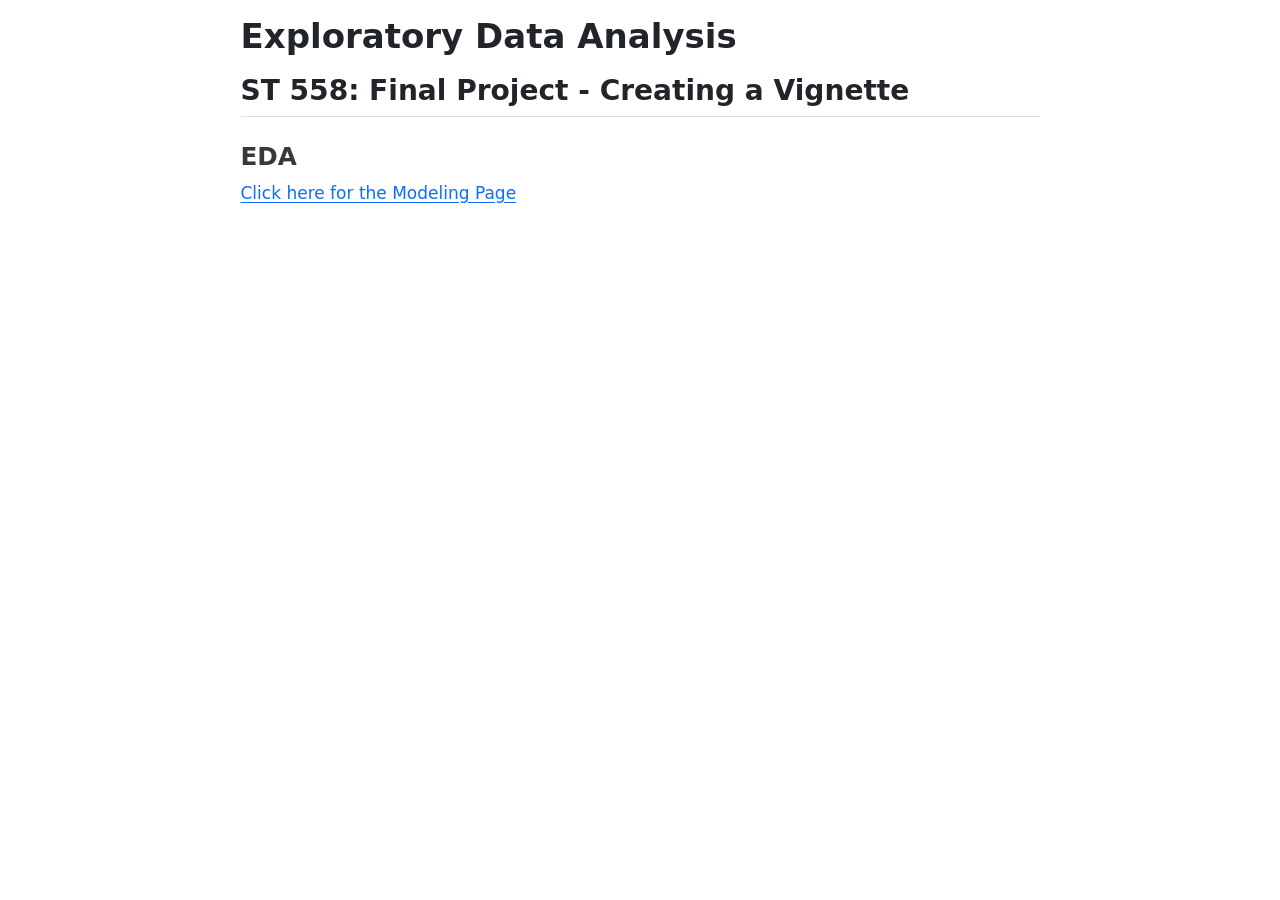
==== EDA.html @ fbf21313 "Pages/index set up, basic EDA, summaries." ====
<!DOCTYPE html>
<html xmlns="http://www.w3.org/1999/xhtml" lang="en" xml:lang="en"><head>

<meta charset="utf-8">
<meta name="generator" content="quarto-1.6.42">

<meta name="viewport" content="width=device-width, initial-scale=1.0, user-scalable=yes">


<title>Exploratory Data Analysis</title>
<style>
code{white-space: pre-wrap;}
span.smallcaps{font-variant: small-caps;}
div.columns{display: flex; gap: min(4vw, 1.5em);}
div.column{flex: auto; overflow-x: auto;}
div.hanging-indent{margin-left: 1.5em; text-indent: -1.5em;}
ul.task-list{list-style: none;}
ul.task-list li input[type="checkbox"] {
  width: 0.8em;
  margin: 0 0.8em 0.2em -1em; /* quarto-specific, see https://github.com/quarto-dev/quarto-cli/issues/4556 */ 
  vertical-align: middle;
}
</style>


<script src="EDA_files/libs/clipboard/clipboard.min.js"></script>
<script src="EDA_files/libs/quarto-html/quarto.js"></script>
<script src="EDA_files/libs/quarto-html/popper.min.js"></script>
<script src="EDA_files/libs/quarto-html/tippy.umd.min.js"></script>
<script src="EDA_files/libs/quarto-html/anchor.min.js"></script>
<link href="EDA_files/libs/quarto-html/tippy.css" rel="stylesheet">
<link href="EDA_files/libs/quarto-html/quarto-syntax-highlighting-2f5df379a58b258e96c21c0638c20c03.css" rel="stylesheet" id="quarto-text-highlighting-styles">
<script src="EDA_files/libs/bootstrap/bootstrap.min.js"></script>
<link href="EDA_files/libs/bootstrap/bootstrap-icons.css" rel="stylesheet">
<link href="EDA_files/libs/bootstrap/bootstrap-1bc8a17f135ab3d594c857e9f48e611b.min.css" rel="stylesheet" append-hash="true" id="quarto-bootstrap" data-mode="light">


</head>

<body class="fullcontent">

<div id="quarto-content" class="page-columns page-rows-contents page-layout-article">

<main class="content" id="quarto-document-content">

<header id="title-block-header" class="quarto-title-block default">
<div class="quarto-title">
<h1 class="title">Exploratory Data Analysis</h1>
</div>



<div class="quarto-title-meta">

    
  
    
  </div>
  


</header>


<section id="st-558-final-project---creating-a-vignette" class="level2">
<h2 class="anchored" data-anchor-id="st-558-final-project---creating-a-vignette">ST 558: Final Project - Creating a Vignette</h2>
<section id="eda" class="level3">
<h3 class="anchored" data-anchor-id="eda">EDA</h3>
<p><a href="Modeling.html">Click here for the Modeling Page</a></p>
</section>
</section>

</main>
<!-- /main column -->
<script id="quarto-html-after-body" type="application/javascript">
window.document.addEventListener("DOMContentLoaded", function (event) {
  const toggleBodyColorMode = (bsSheetEl) => {
    const mode = bsSheetEl.getAttribute("data-mode");
    const bodyEl = window.document.querySelector("body");
    if (mode === "dark") {
      bodyEl.classList.add("quarto-dark");
      bodyEl.classList.remove("quarto-light");
    } else {
      bodyEl.classList.add("quarto-light");
      bodyEl.classList.remove("quarto-dark");
    }
  }
  const toggleBodyColorPrimary = () => {
    const bsSheetEl = window.document.querySelector("link#quarto-bootstrap");
    if (bsSheetEl) {
      toggleBodyColorMode(bsSheetEl);
    }
  }
  toggleBodyColorPrimary();  
  const icon = "";
  const anchorJS = new window.AnchorJS();
  anchorJS.options = {
    placement: 'right',
    icon: icon
  };
  anchorJS.add('.anchored');
  const isCodeAnnotation = (el) => {
    for (const clz of el.classList) {
      if (clz.startsWith('code-annotation-')) {                     
        return true;
      }
    }
    return false;
  }
  const onCopySuccess = function(e) {
    // button target
    const button = e.trigger;
    // don't keep focus
    button.blur();
    // flash "checked"
    button.classList.add('code-copy-button-checked');
    var currentTitle = button.getAttribute("title");
    button.setAttribute("title", "Copied!");
    let tooltip;
    if (window.bootstrap) {
      button.setAttribute("data-bs-toggle", "tooltip");
      button.setAttribute("data-bs-placement", "left");
      button.setAttribute("data-bs-title", "Copied!");
      tooltip = new bootstrap.Tooltip(button, 
        { trigger: "manual", 
          customClass: "code-copy-button-tooltip",
          offset: [0, -8]});
      tooltip.show();    
    }
    setTimeout(function() {
      if (tooltip) {
        tooltip.hide();
        button.removeAttribute("data-bs-title");
        button.removeAttribute("data-bs-toggle");
        button.removeAttribute("data-bs-placement");
      }
      button.setAttribute("title", currentTitle);
      button.classList.remove('code-copy-button-checked');
    }, 1000);
    // clear code selection
    e.clearSelection();
  }
  const getTextToCopy = function(trigger) {
      const codeEl = trigger.previousElementSibling.cloneNode(true);
      for (const childEl of codeEl.children) {
        if (isCodeAnnotation(childEl)) {
          childEl.remove();
        }
      }
      return codeEl.innerText;
  }
  const clipboard = new window.ClipboardJS('.code-copy-button:not([data-in-quarto-modal])', {
    text: getTextToCopy
  });
  clipboard.on('success', onCopySuccess);
  if (window.document.getElementById('quarto-embedded-source-code-modal')) {
    const clipboardModal = new window.ClipboardJS('.code-copy-button[data-in-quarto-modal]', {
      text: getTextToCopy,
      container: window.document.getElementById('quarto-embedded-source-code-modal')
    });
    clipboardModal.on('success', onCopySuccess);
  }
    var localhostRegex = new RegExp(/^(?:http|https):\/\/localhost\:?[0-9]*\//);
    var mailtoRegex = new RegExp(/^mailto:/);
      var filterRegex = new RegExp('/' + window.location.host + '/');
    var isInternal = (href) => {
        return filterRegex.test(href) || localhostRegex.test(href) || mailtoRegex.test(href);
    }
    // Inspect non-navigation links and adorn them if external
 	var links = window.document.querySelectorAll('a[href]:not(.nav-link):not(.navbar-brand):not(.toc-action):not(.sidebar-link):not(.sidebar-item-toggle):not(.pagination-link):not(.no-external):not([aria-hidden]):not(.dropdown-item):not(.quarto-navigation-tool):not(.about-link)');
    for (var i=0; i<links.length; i++) {
      const link = links[i];
      if (!isInternal(link.href)) {
        // undo the damage that might have been done by quarto-nav.js in the case of
        // links that we want to consider external
        if (link.dataset.originalHref !== undefined) {
          link.href = link.dataset.originalHref;
        }
      }
    }
  function tippyHover(el, contentFn, onTriggerFn, onUntriggerFn) {
    const config = {
      allowHTML: true,
      maxWidth: 500,
      delay: 100,
      arrow: false,
      appendTo: function(el) {
          return el.parentElement;
      },
      interactive: true,
      interactiveBorder: 10,
      theme: 'quarto',
      placement: 'bottom-start',
    };
    if (contentFn) {
      config.content = contentFn;
    }
    if (onTriggerFn) {
      config.onTrigger = onTriggerFn;
    }
    if (onUntriggerFn) {
      config.onUntrigger = onUntriggerFn;
    }
    window.tippy(el, config); 
  }
  const noterefs = window.document.querySelectorAll('a[role="doc-noteref"]');
  for (var i=0; i<noterefs.length; i++) {
    const ref = noterefs[i];
    tippyHover(ref, function() {
      // use id or data attribute instead here
      let href = ref.getAttribute('data-footnote-href') || ref.getAttribute('href');
      try { href = new URL(href).hash; } catch {}
      const id = href.replace(/^#\/?/, "");
      const note = window.document.getElementById(id);
      if (note) {
        return note.innerHTML;
      } else {
        return "";
      }
    });
  }
  const xrefs = window.document.querySelectorAll('a.quarto-xref');
  const processXRef = (id, note) => {
    // Strip column container classes
    const stripColumnClz = (el) => {
      el.classList.remove("page-full", "page-columns");
      if (el.children) {
        for (const child of el.children) {
          stripColumnClz(child);
        }
      }
    }
    stripColumnClz(note)
    if (id === null || id.startsWith('sec-')) {
      // Special case sections, only their first couple elements
      const container = document.createElement("div");
      if (note.children && note.children.length > 2) {
        container.appendChild(note.children[0].cloneNode(true));
        for (let i = 1; i < note.children.length; i++) {
          const child = note.children[i];
          if (child.tagName === "P" && child.innerText === "") {
            continue;
          } else {
            container.appendChild(child.cloneNode(true));
            break;
          }
        }
        if (window.Quarto?.typesetMath) {
          window.Quarto.typesetMath(container);
        }
        return container.innerHTML
      } else {
        if (window.Quarto?.typesetMath) {
          window.Quarto.typesetMath(note);
        }
        return note.innerHTML;
      }
    } else {
      // Remove any anchor links if they are present
      const anchorLink = note.querySelector('a.anchorjs-link');
      if (anchorLink) {
        anchorLink.remove();
      }
      if (window.Quarto?.typesetMath) {
        window.Quarto.typesetMath(note);
      }
      if (note.classList.contains("callout")) {
        return note.outerHTML;
      } else {
        return note.innerHTML;
      }
    }
  }
  for (var i=0; i<xrefs.length; i++) {
    const xref = xrefs[i];
    tippyHover(xref, undefined, function(instance) {
      instance.disable();
      let url = xref.getAttribute('href');
      let hash = undefined; 
      if (url.startsWith('#')) {
        hash = url;
      } else {
        try { hash = new URL(url).hash; } catch {}
      }
      if (hash) {
        const id = hash.replace(/^#\/?/, "");
        const note = window.document.getElementById(id);
        if (note !== null) {
          try {
            const html = processXRef(id, note.cloneNode(true));
            instance.setContent(html);
          } finally {
            instance.enable();
            instance.show();
          }
        } else {
          // See if we can fetch this
          fetch(url.split('#')[0])
          .then(res => res.text())
          .then(html => {
            const parser = new DOMParser();
            const htmlDoc = parser.parseFromString(html, "text/html");
            const note = htmlDoc.getElementById(id);
            if (note !== null) {
              const html = processXRef(id, note);
              instance.setContent(html);
            } 
          }).finally(() => {
            instance.enable();
            instance.show();
          });
        }
      } else {
        // See if we can fetch a full url (with no hash to target)
        // This is a special case and we should probably do some content thinning / targeting
        fetch(url)
        .then(res => res.text())
        .then(html => {
          const parser = new DOMParser();
          const htmlDoc = parser.parseFromString(html, "text/html");
          const note = htmlDoc.querySelector('main.content');
          if (note !== null) {
            // This should only happen for chapter cross references
            // (since there is no id in the URL)
            // remove the first header
            if (note.children.length > 0 && note.children[0].tagName === "HEADER") {
              note.children[0].remove();
            }
            const html = processXRef(null, note);
            instance.setContent(html);
          } 
        }).finally(() => {
          instance.enable();
          instance.show();
        });
      }
    }, function(instance) {
    });
  }
      let selectedAnnoteEl;
      const selectorForAnnotation = ( cell, annotation) => {
        let cellAttr = 'data-code-cell="' + cell + '"';
        let lineAttr = 'data-code-annotation="' +  annotation + '"';
        const selector = 'span[' + cellAttr + '][' + lineAttr + ']';
        return selector;
      }
      const selectCodeLines = (annoteEl) => {
        const doc = window.document;
        const targetCell = annoteEl.getAttribute("data-target-cell");
        const targetAnnotation = annoteEl.getAttribute("data-target-annotation");
        const annoteSpan = window.document.querySelector(selectorForAnnotation(targetCell, targetAnnotation));
        const lines = annoteSpan.getAttribute("data-code-lines").split(",");
        const lineIds = lines.map((line) => {
          return targetCell + "-" + line;
        })
        let top = null;
        let height = null;
        let parent = null;
        if (lineIds.length > 0) {
            //compute the position of the single el (top and bottom and make a div)
            const el = window.document.getElementById(lineIds[0]);
            top = el.offsetTop;
            height = el.offsetHeight;
            parent = el.parentElement.parentElement;
          if (lineIds.length > 1) {
            const lastEl = window.document.getElementById(lineIds[lineIds.length - 1]);
            const bottom = lastEl.offsetTop + lastEl.offsetHeight;
            height = bottom - top;
          }
          if (top !== null && height !== null && parent !== null) {
            // cook up a div (if necessary) and position it 
            let div = window.document.getElementById("code-annotation-line-highlight");
            if (div === null) {
              div = window.document.createElement("div");
              div.setAttribute("id", "code-annotation-line-highlight");
              div.style.position = 'absolute';
              parent.appendChild(div);
            }
            div.style.top = top - 2 + "px";
            div.style.height = height + 4 + "px";
            div.style.left = 0;
            let gutterDiv = window.document.getElementById("code-annotation-line-highlight-gutter");
            if (gutterDiv === null) {
              gutterDiv = window.document.createElement("div");
              gutterDiv.setAttribute("id", "code-annotation-line-highlight-gutter");
              gutterDiv.style.position = 'absolute';
              const codeCell = window.document.getElementById(targetCell);
              const gutter = codeCell.querySelector('.code-annotation-gutter');
              gutter.appendChild(gutterDiv);
            }
            gutterDiv.style.top = top - 2 + "px";
            gutterDiv.style.height = height + 4 + "px";
          }
          selectedAnnoteEl = annoteEl;
        }
      };
      const unselectCodeLines = () => {
        const elementsIds = ["code-annotation-line-highlight", "code-annotation-line-highlight-gutter"];
        elementsIds.forEach((elId) => {
          const div = window.document.getElementById(elId);
          if (div) {
            div.remove();
          }
        });
        selectedAnnoteEl = undefined;
      };
        // Handle positioning of the toggle
    window.addEventListener(
      "resize",
      throttle(() => {
        elRect = undefined;
        if (selectedAnnoteEl) {
          selectCodeLines(selectedAnnoteEl);
        }
      }, 10)
    );
    function throttle(fn, ms) {
    let throttle = false;
    let timer;
      return (...args) => {
        if(!throttle) { // first call gets through
            fn.apply(this, args);
            throttle = true;
        } else { // all the others get throttled
            if(timer) clearTimeout(timer); // cancel #2
            timer = setTimeout(() => {
              fn.apply(this, args);
              timer = throttle = false;
            }, ms);
        }
      };
    }
      // Attach click handler to the DT
      const annoteDls = window.document.querySelectorAll('dt[data-target-cell]');
      for (const annoteDlNode of annoteDls) {
        annoteDlNode.addEventListener('click', (event) => {
          const clickedEl = event.target;
          if (clickedEl !== selectedAnnoteEl) {
            unselectCodeLines();
            const activeEl = window.document.querySelector('dt[data-target-cell].code-annotation-active');
            if (activeEl) {
              activeEl.classList.remove('code-annotation-active');
            }
            selectCodeLines(clickedEl);
            clickedEl.classList.add('code-annotation-active');
          } else {
            // Unselect the line
            unselectCodeLines();
            clickedEl.classList.remove('code-annotation-active');
          }
        });
      }
  const findCites = (el) => {
    const parentEl = el.parentElement;
    if (parentEl) {
      const cites = parentEl.dataset.cites;
      if (cites) {
        return {
          el,
          cites: cites.split(' ')
        };
      } else {
        return findCites(el.parentElement)
      }
    } else {
      return undefined;
    }
  };
  var bibliorefs = window.document.querySelectorAll('a[role="doc-biblioref"]');
  for (var i=0; i<bibliorefs.length; i++) {
    const ref = bibliorefs[i];
    const citeInfo = findCites(ref);
    if (citeInfo) {
      tippyHover(citeInfo.el, function() {
        var popup = window.document.createElement('div');
        citeInfo.cites.forEach(function(cite) {
          var citeDiv = window.document.createElement('div');
          citeDiv.classList.add('hanging-indent');
          citeDiv.classList.add('csl-entry');
          var biblioDiv = window.document.getElementById('ref-' + cite);
          if (biblioDiv) {
            citeDiv.innerHTML = biblioDiv.innerHTML;
          }
          popup.appendChild(citeDiv);
        });
        return popup.innerHTML;
      });
    }
  }
});
</script>
</div> <!-- /content -->




</body></html>
---- EDA_files/libs/quarto-html/tippy.css ----
.tippy-box[data-animation=fade][data-state=hidden]{opacity:0}[data-tippy-root]{max-width:calc(100vw - 10px)}.tippy-box{position:relative;background-color:#333;color:#fff;border-radius:4px;font-size:14px;line-height:1.4;white-space:normal;outline:0;transition-property:transform,visibility,opacity}.tippy-box[data-placement^=top]>.tippy-arrow{bottom:0}.tippy-box[data-placement^=top]>.tippy-arrow:before{bottom:-7px;left:0;border-width:8px 8px 0;border-top-color:initial;transform-origin:center top}.tippy-box[data-placement^=bottom]>.tippy-arrow{top:0}.tippy-box[data-placement^=bottom]>.tippy-arrow:before{top:-7px;left:0;border-width:0 8px 8px;border-bottom-color:initial;transform-origin:center bottom}.tippy-box[data-placement^=left]>.tippy-arrow{right:0}.tippy-box[data-placement^=left]>.tippy-arrow:before{border-width:8px 0 8px 8px;border-left-color:initial;right:-7px;transform-origin:center left}.tippy-box[data-placement^=right]>.tippy-arrow{left:0}.tippy-box[data-placement^=right]>.tippy-arrow:before{left:-7px;border-width:8px 8px 8px 0;border-right-color:initial;transform-origin:center right}.tippy-box[data-inertia][data-state=visible]{transition-timing-function:cubic-bezier(.54,1.5,.38,1.11)}.tippy-arrow{width:16px;height:16px;color:#333}.tippy-arrow:before{content:"";position:absolute;border-color:transparent;border-style:solid}.tippy-content{position:relative;padding:5px 9px;z-index:1}
---- EDA_files/libs/quarto-html/quarto-syntax-highlighting-2f5df379a58b258e96c21c0638c20c03.css ----
/* quarto syntax highlight colors */
:root {
  --quarto-hl-ot-color: #003B4F;
  --quarto-hl-at-color: #657422;
  --quarto-hl-ss-color: #20794D;
  --quarto-hl-an-color: #5E5E5E;
  --quarto-hl-fu-color: #4758AB;
  --quarto-hl-st-color: #20794D;
  --quarto-hl-cf-color: #003B4F;
  --quarto-hl-op-color: #5E5E5E;
  --quarto-hl-er-color: #AD0000;
  --quarto-hl-bn-color: #AD0000;
  --quarto-hl-al-color: #AD0000;
  --quarto-hl-va-color: #111111;
  --quarto-hl-bu-color: inherit;
  --quarto-hl-ex-color: inherit;
  --quarto-hl-pp-color: #AD0000;
  --quarto-hl-in-color: #5E5E5E;
  --quarto-hl-vs-color: #20794D;
  --quarto-hl-wa-color: #5E5E5E;
  --quarto-hl-do-color: #5E5E5E;
  --quarto-hl-im-color: #00769E;
  --quarto-hl-ch-color: #20794D;
  --quarto-hl-dt-color: #AD0000;
  --quarto-hl-fl-color: #AD0000;
  --quarto-hl-co-color: #5E5E5E;
  --quarto-hl-cv-color: #5E5E5E;
  --quarto-hl-cn-color: #8f5902;
  --quarto-hl-sc-color: #5E5E5E;
  --quarto-hl-dv-color: #AD0000;
  --quarto-hl-kw-color: #003B4F;
}

/* other quarto variables */
:root {
  --quarto-font-monospace: SFMono-Regular, Menlo, Monaco, Consolas, "Liberation Mono", "Courier New", monospace;
}

pre > code.sourceCode > span {
  color: #003B4F;
}

code span {
  color: #003B4F;
}

code.sourceCode > span {
  color: #003B4F;
}

div.sourceCode,
div.sourceCode pre.sourceCode {
  color: #003B4F;
}

code span.ot {
  color: #003B4F;
  font-style: inherit;
}

code span.at {
  color: #657422;
  font-style: inherit;
}

code span.ss {
  color: #20794D;
  font-style: inherit;
}

code span.an {
  color: #5E5E5E;
  font-style: inherit;
}

code span.fu {
  color: #4758AB;
  font-style: inherit;
}

code span.st {
  color: #20794D;
  font-style: inherit;
}

code span.cf {
  color: #003B4F;
  font-weight: bold;
  font-style: inherit;
}

code span.op {
  color: #5E5E5E;
  font-style: inherit;
}

code span.er {
  color: #AD0000;
  font-style: inherit;
}

code span.bn {
  color: #AD0000;
  font-style: inherit;
}

code span.al {
  color: #AD0000;
  font-style: inherit;
}

code span.va {
  color: #111111;
  font-style: inherit;
}

code span.bu {
  font-style: inherit;
}

code span.ex {
  font-style: inherit;
}

code span.pp {
  color: #AD0000;
  font-style: inherit;
}

code span.in {
  color: #5E5E5E;
  font-style: inherit;
}

code span.vs {
  color: #20794D;
  font-style: inherit;
}

code span.wa {
  color: #5E5E5E;
  font-style: italic;
}

code span.do {
  color: #5E5E5E;
  font-style: italic;
}

code span.im {
  color: #00769E;
  font-style: inherit;
}

code span.ch {
  color: #20794D;
  font-style: inherit;
}

code span.dt {
  color: #AD0000;
  font-style: inherit;
}

code span.fl {
  color: #AD0000;
  font-style: inherit;
}

code span.co {
  color: #5E5E5E;
  font-style: inherit;
}

code span.cv {
  color: #5E5E5E;
  font-style: italic;
}

code span.cn {
  color: #8f5902;
  font-style: inherit;
}

code span.sc {
  color: #5E5E5E;
  font-style: inherit;
}

code span.dv {
  color: #AD0000;
  font-style: inherit;
}

code span.kw {
  color: #003B4F;
  font-weight: bold;
  font-style: inherit;
}

.prevent-inlining {
  content: "</";
}

/*# sourceMappingURL=35eb38a806ee71ea6d2563be2308c832.css.map */
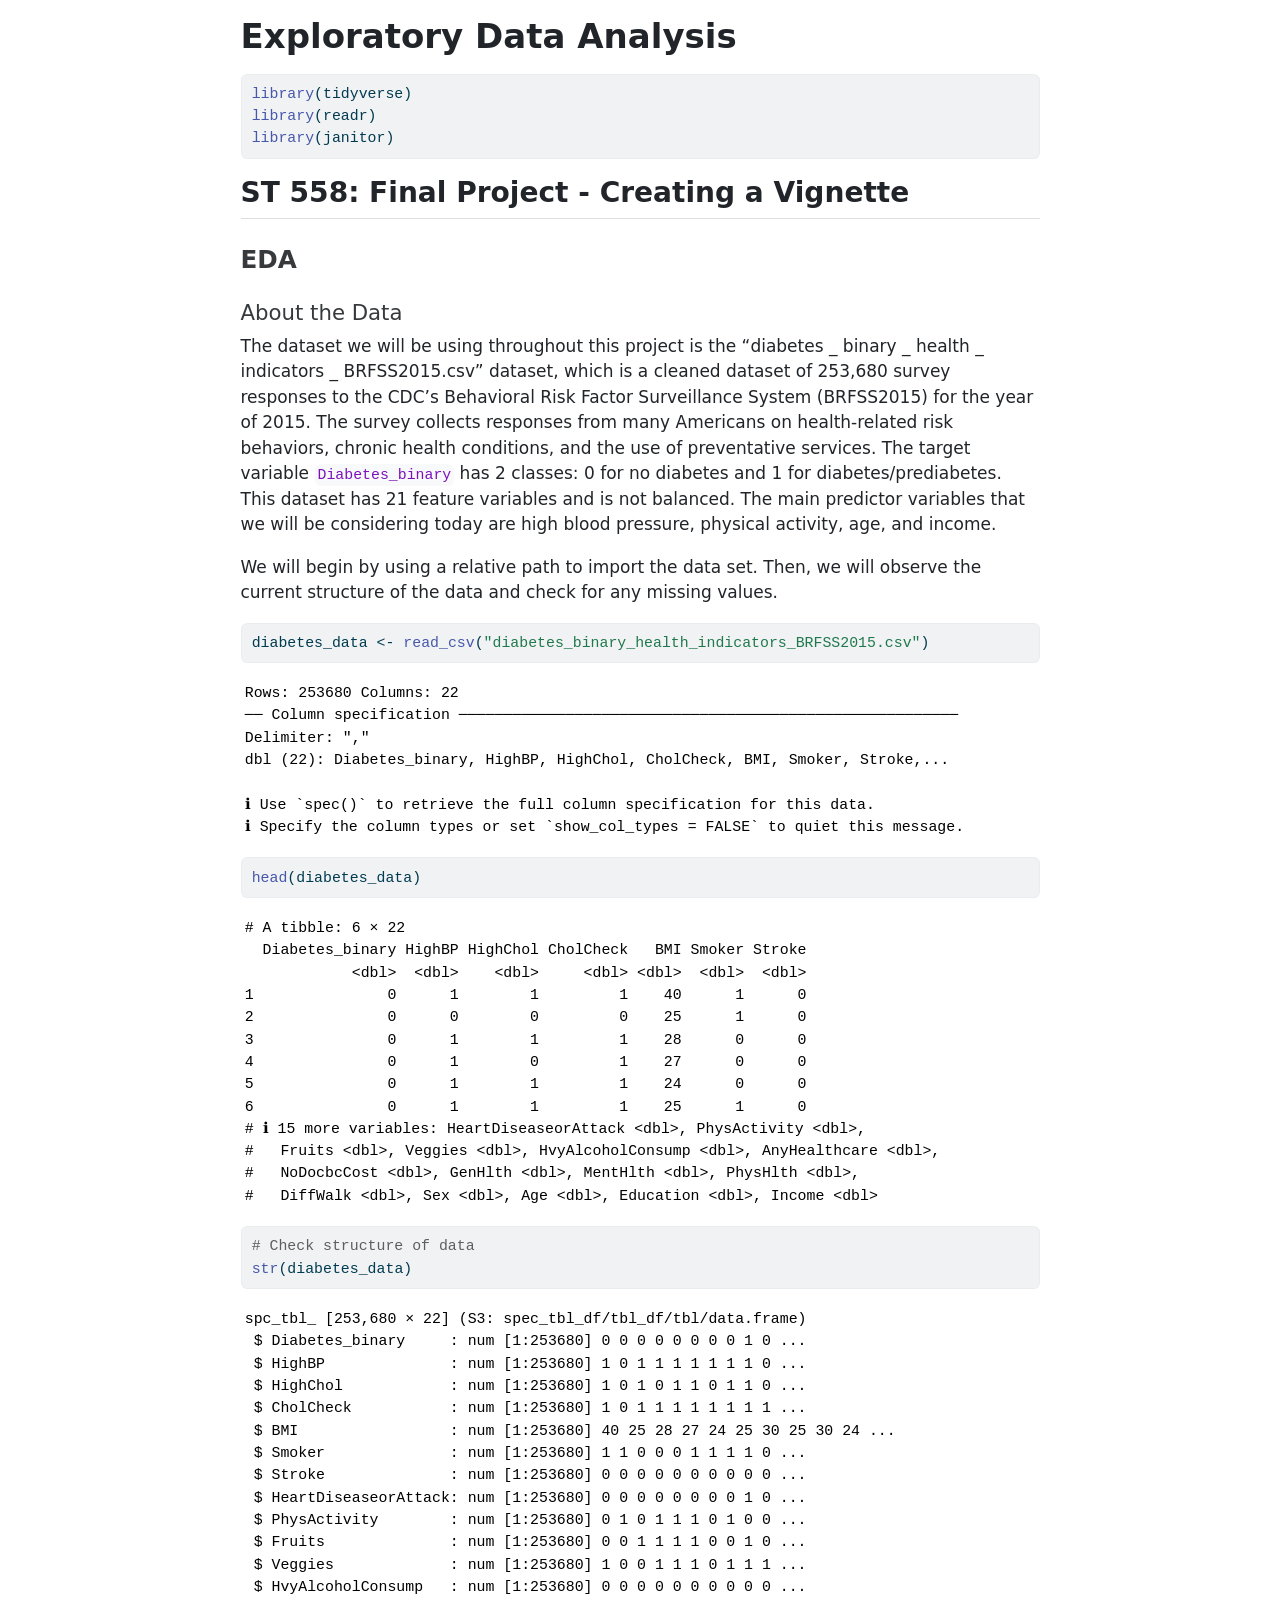
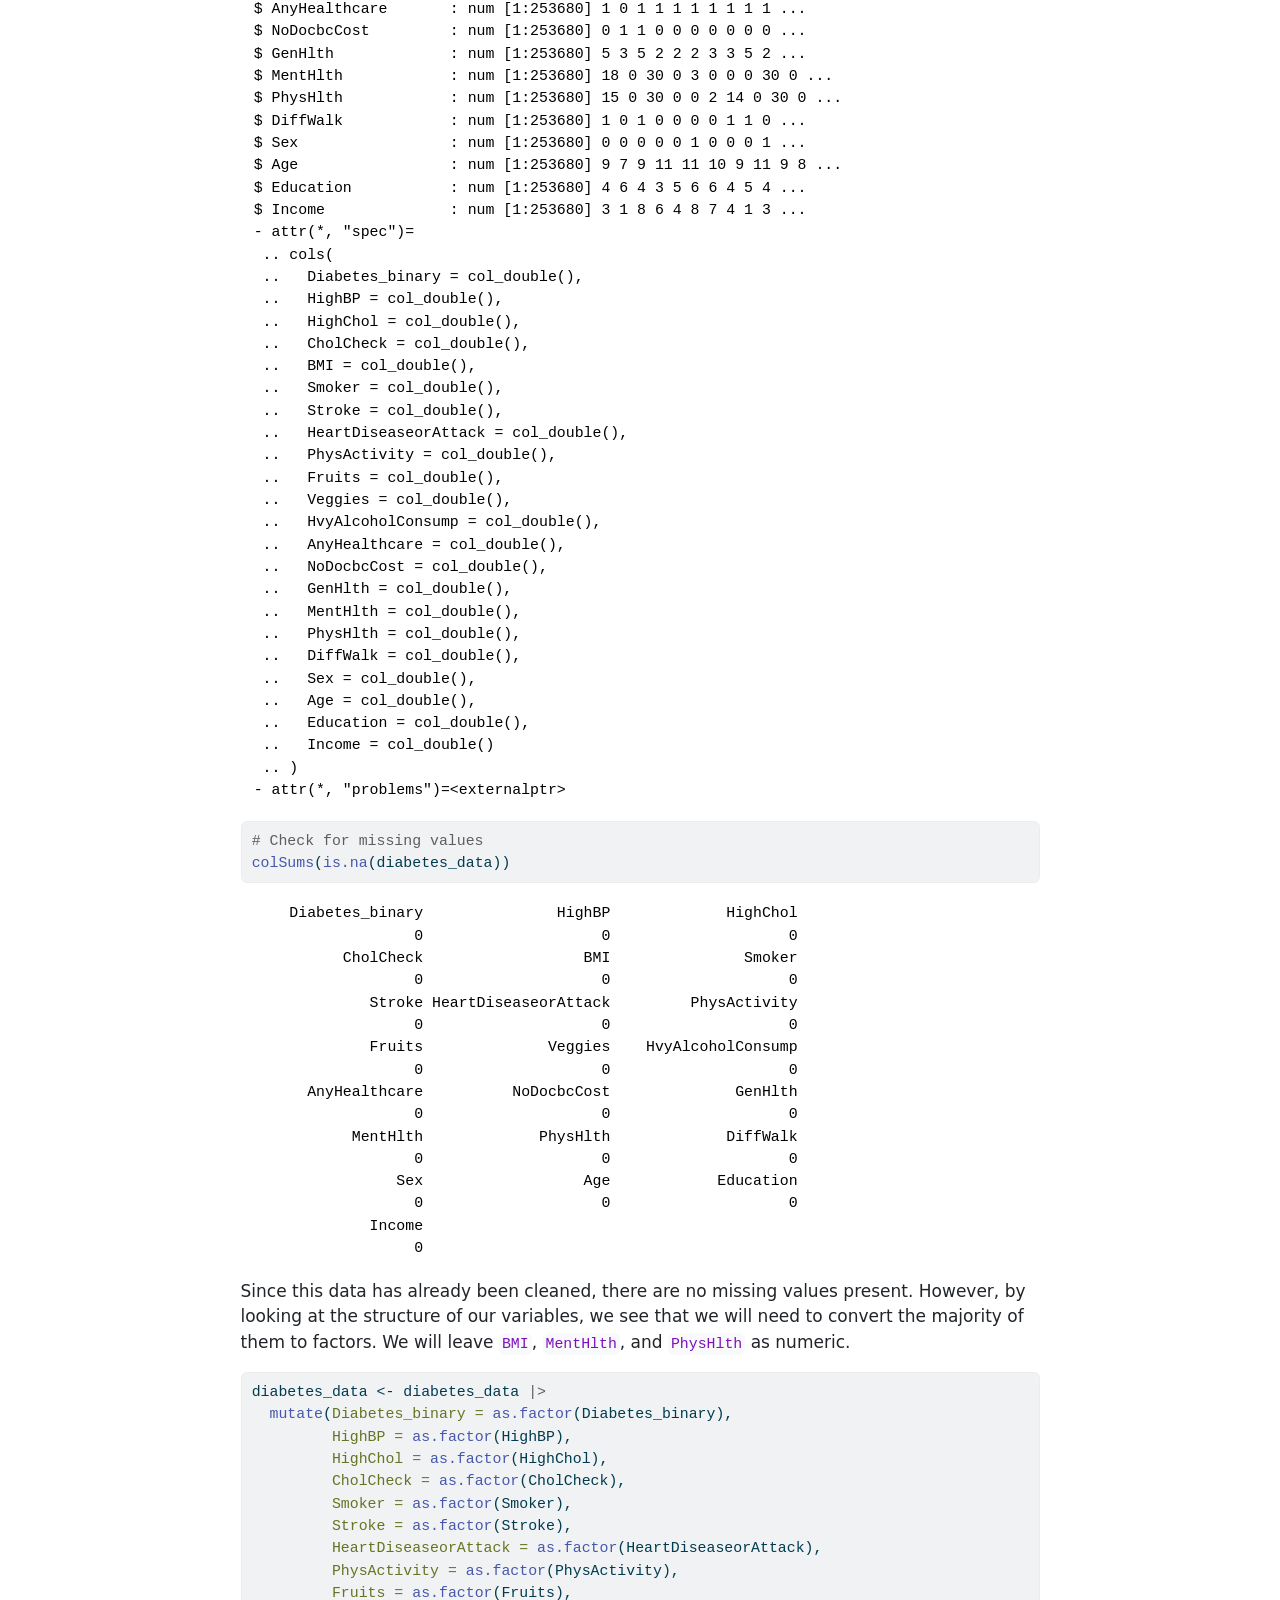
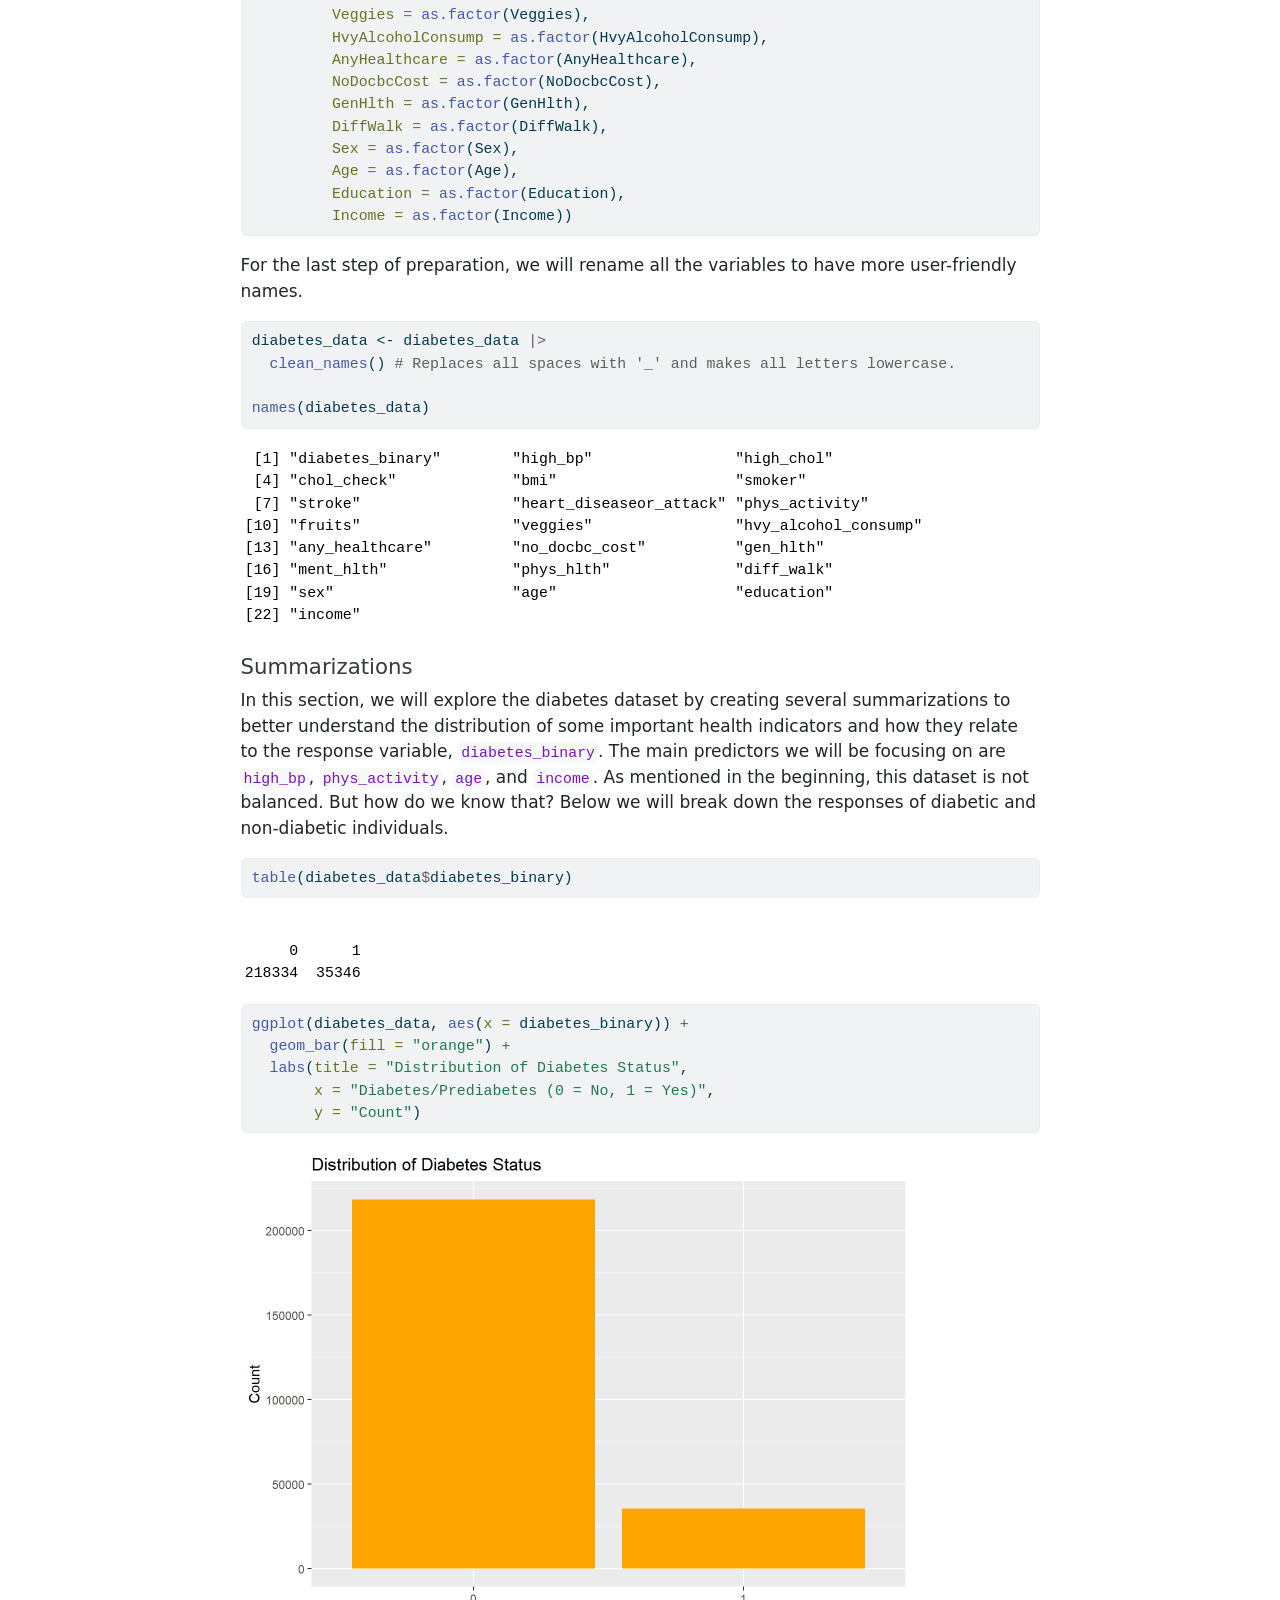
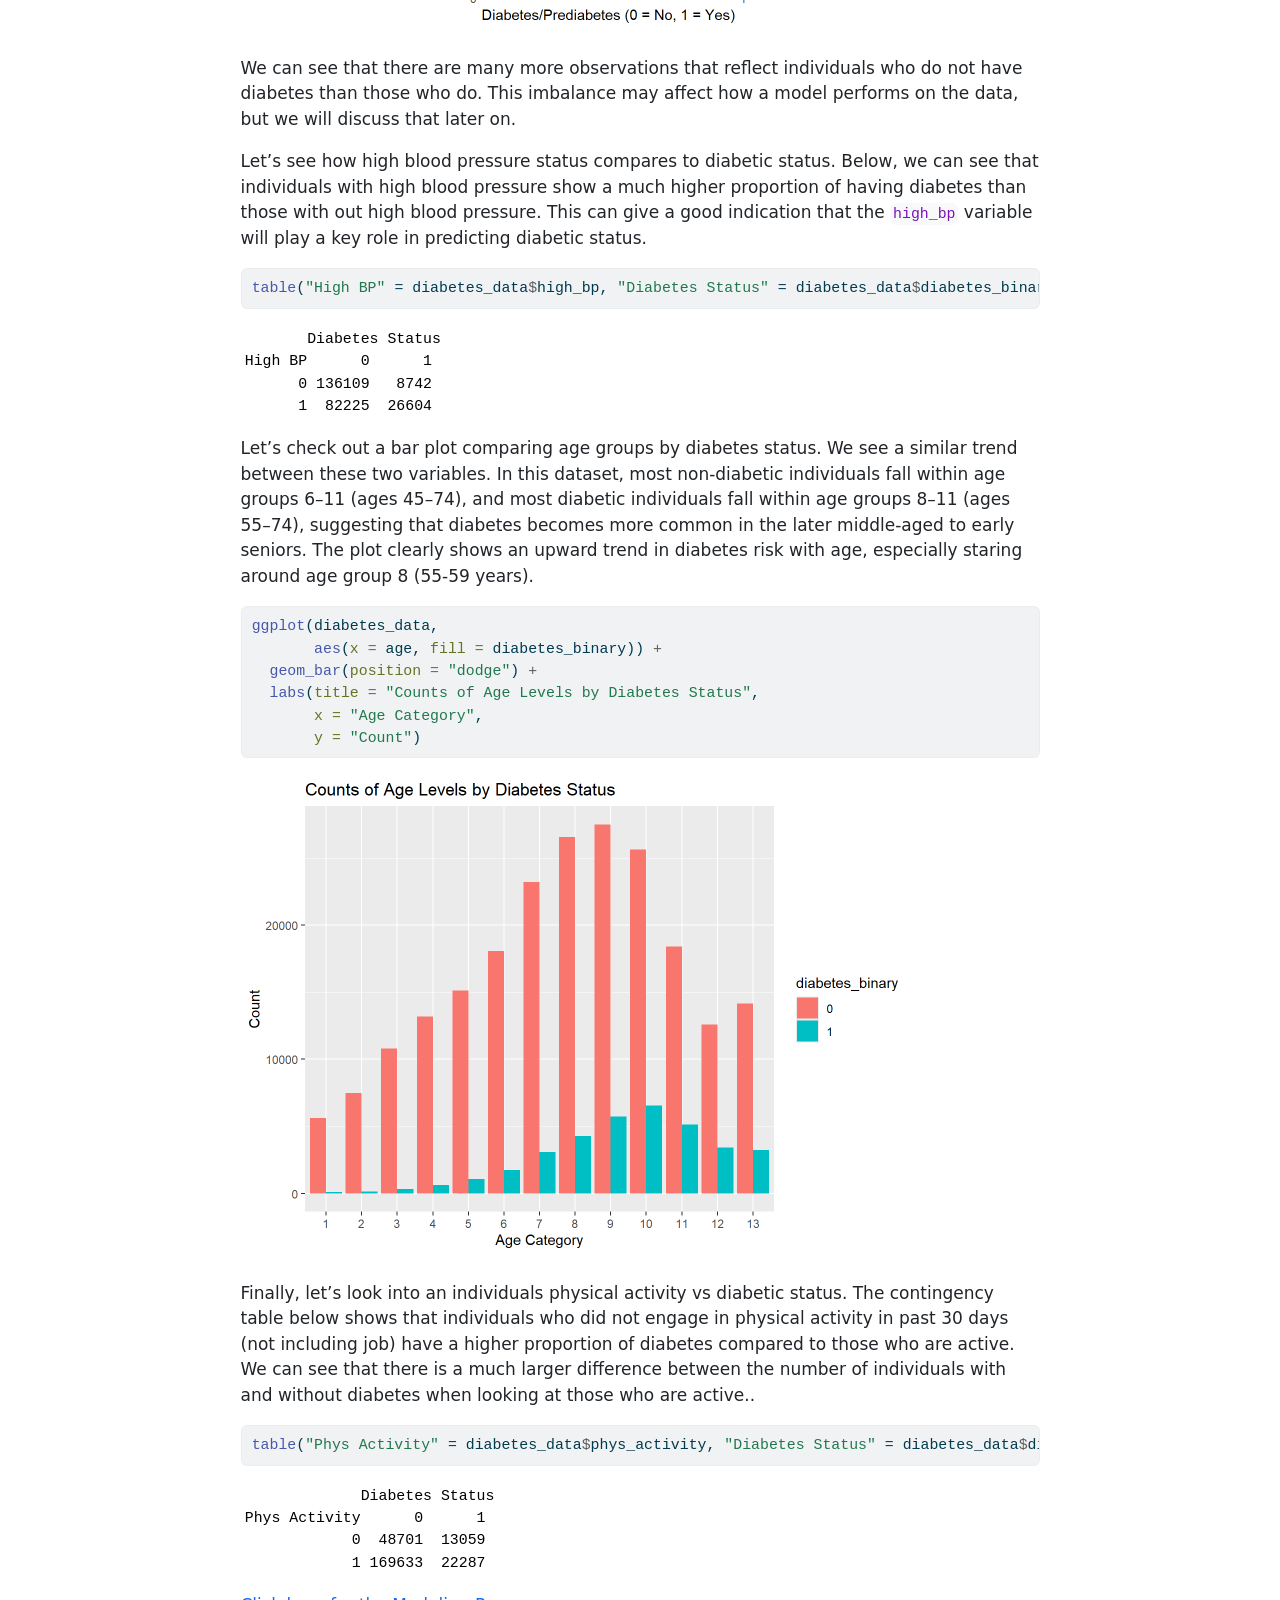
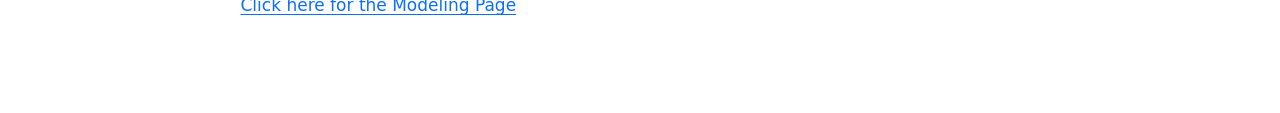
==== commit d1edb080: "Random forest and final model selection" ====
--- a/EDA.html
+++ b/EDA.html
@@ -20,6 +20,40 @@
   margin: 0 0.8em 0.2em -1em; /* quarto-specific, see https://github.com/quarto-dev/quarto-cli/issues/4556 */ 
   vertical-align: middle;
 }
+/* CSS for syntax highlighting */
+pre > code.sourceCode { white-space: pre; position: relative; }
+pre > code.sourceCode > span { line-height: 1.25; }
+pre > code.sourceCode > span:empty { height: 1.2em; }
+.sourceCode { overflow: visible; }
+code.sourceCode > span { color: inherit; text-decoration: inherit; }
+div.sourceCode { margin: 1em 0; }
+pre.sourceCode { margin: 0; }
+@media screen {
+div.sourceCode { overflow: auto; }
+}
+@media print {
+pre > code.sourceCode { white-space: pre-wrap; }
+pre > code.sourceCode > span { display: inline-block; text-indent: -5em; padding-left: 5em; }
+}
+pre.numberSource code
+  { counter-reset: source-line 0; }
+pre.numberSource code > span
+  { position: relative; left: -4em; counter-increment: source-line; }
+pre.numberSource code > span > a:first-child::before
+  { content: counter(source-line);
+    position: relative; left: -1em; text-align: right; vertical-align: baseline;
+    border: none; display: inline-block;
+    -webkit-touch-callout: none; -webkit-user-select: none;
+    -khtml-user-select: none; -moz-user-select: none;
+    -ms-user-select: none; user-select: none;
+    padding: 0 4px; width: 4em;
+  }
+pre.numberSource { margin-left: 3em;  padding-left: 4px; }
+div.sourceCode
+  {   }
+@media screen {
+pre > code.sourceCode > span > a:first-child::before { text-decoration: underline; }
+}
 </style>
 
 
@@ -62,11 +96,227 @@
 </header>
 
 
+<div class="cell">
+<div class="sourceCode cell-code" id="cb1"><pre class="sourceCode r code-with-copy"><code class="sourceCode r"><span id="cb1-1"><a href="#cb1-1" aria-hidden="true" tabindex="-1"></a><span class="fu">library</span>(tidyverse)</span>
+<span id="cb1-2"><a href="#cb1-2" aria-hidden="true" tabindex="-1"></a><span class="fu">library</span>(readr)</span>
+<span id="cb1-3"><a href="#cb1-3" aria-hidden="true" tabindex="-1"></a><span class="fu">library</span>(janitor)</span></code><button title="Copy to Clipboard" class="code-copy-button"><i class="bi"></i></button></pre></div>
+</div>
 <section id="st-558-final-project---creating-a-vignette" class="level2">
 <h2 class="anchored" data-anchor-id="st-558-final-project---creating-a-vignette">ST 558: Final Project - Creating a Vignette</h2>
 <section id="eda" class="level3">
 <h3 class="anchored" data-anchor-id="eda">EDA</h3>
+<section id="about-the-data" class="level4">
+<h4 class="anchored" data-anchor-id="about-the-data">About the Data</h4>
+<p>The dataset we will be using throughout this project is the “diabetes _ binary _ health _ indicators _ BRFSS2015.csv” dataset, which is a cleaned dataset of 253,680 survey responses to the CDC’s Behavioral Risk Factor Surveillance System (BRFSS2015) for the year of 2015. The survey collects responses from many Americans on health-related risk behaviors, chronic health conditions, and the use of preventative services. The target variable <code>Diabetes_binary</code> has 2 classes: 0 for no diabetes and 1 for diabetes/prediabetes. This dataset has 21 feature variables and is not balanced. The main predictor variables that we will be considering today are high blood pressure, physical activity, age, and income.</p>
+<p>We will begin by using a relative path to import the data set. Then, we will observe the current structure of the data and check for any missing values.</p>
+<div class="cell">
+<div class="sourceCode cell-code" id="cb2"><pre class="sourceCode r code-with-copy"><code class="sourceCode r"><span id="cb2-1"><a href="#cb2-1" aria-hidden="true" tabindex="-1"></a>diabetes_data <span class="ot">&lt;-</span> <span class="fu">read_csv</span>(<span class="st">"diabetes_binary_health_indicators_BRFSS2015.csv"</span>)</span></code><button title="Copy to Clipboard" class="code-copy-button"><i class="bi"></i></button></pre></div>
+<div class="cell-output cell-output-stderr">
+<pre><code>Rows: 253680 Columns: 22
+── Column specification ────────────────────────────────────────────────────────
+Delimiter: ","
+dbl (22): Diabetes_binary, HighBP, HighChol, CholCheck, BMI, Smoker, Stroke,...
+
+ℹ Use `spec()` to retrieve the full column specification for this data.
+ℹ Specify the column types or set `show_col_types = FALSE` to quiet this message.</code></pre>
+</div>
+<div class="sourceCode cell-code" id="cb4"><pre class="sourceCode r code-with-copy"><code class="sourceCode r"><span id="cb4-1"><a href="#cb4-1" aria-hidden="true" tabindex="-1"></a><span class="fu">head</span>(diabetes_data)</span></code><button title="Copy to Clipboard" class="code-copy-button"><i class="bi"></i></button></pre></div>
+<div class="cell-output cell-output-stdout">
+<pre><code># A tibble: 6 × 22
+  Diabetes_binary HighBP HighChol CholCheck   BMI Smoker Stroke
+            &lt;dbl&gt;  &lt;dbl&gt;    &lt;dbl&gt;     &lt;dbl&gt; &lt;dbl&gt;  &lt;dbl&gt;  &lt;dbl&gt;
+1               0      1        1         1    40      1      0
+2               0      0        0         0    25      1      0
+3               0      1        1         1    28      0      0
+4               0      1        0         1    27      0      0
+5               0      1        1         1    24      0      0
+6               0      1        1         1    25      1      0
+# ℹ 15 more variables: HeartDiseaseorAttack &lt;dbl&gt;, PhysActivity &lt;dbl&gt;,
+#   Fruits &lt;dbl&gt;, Veggies &lt;dbl&gt;, HvyAlcoholConsump &lt;dbl&gt;, AnyHealthcare &lt;dbl&gt;,
+#   NoDocbcCost &lt;dbl&gt;, GenHlth &lt;dbl&gt;, MentHlth &lt;dbl&gt;, PhysHlth &lt;dbl&gt;,
+#   DiffWalk &lt;dbl&gt;, Sex &lt;dbl&gt;, Age &lt;dbl&gt;, Education &lt;dbl&gt;, Income &lt;dbl&gt;</code></pre>
+</div>
+</div>
+<div class="cell">
+<div class="sourceCode cell-code" id="cb6"><pre class="sourceCode r code-with-copy"><code class="sourceCode r"><span id="cb6-1"><a href="#cb6-1" aria-hidden="true" tabindex="-1"></a><span class="co"># Check structure of data</span></span>
+<span id="cb6-2"><a href="#cb6-2" aria-hidden="true" tabindex="-1"></a><span class="fu">str</span>(diabetes_data)</span></code><button title="Copy to Clipboard" class="code-copy-button"><i class="bi"></i></button></pre></div>
+<div class="cell-output cell-output-stdout">
+<pre><code>spc_tbl_ [253,680 × 22] (S3: spec_tbl_df/tbl_df/tbl/data.frame)
+ $ Diabetes_binary     : num [1:253680] 0 0 0 0 0 0 0 0 1 0 ...
+ $ HighBP              : num [1:253680] 1 0 1 1 1 1 1 1 1 0 ...
+ $ HighChol            : num [1:253680] 1 0 1 0 1 1 0 1 1 0 ...
+ $ CholCheck           : num [1:253680] 1 0 1 1 1 1 1 1 1 1 ...
+ $ BMI                 : num [1:253680] 40 25 28 27 24 25 30 25 30 24 ...
+ $ Smoker              : num [1:253680] 1 1 0 0 0 1 1 1 1 0 ...
+ $ Stroke              : num [1:253680] 0 0 0 0 0 0 0 0 0 0 ...
+ $ HeartDiseaseorAttack: num [1:253680] 0 0 0 0 0 0 0 0 1 0 ...
+ $ PhysActivity        : num [1:253680] 0 1 0 1 1 1 0 1 0 0 ...
+ $ Fruits              : num [1:253680] 0 0 1 1 1 1 0 0 1 0 ...
+ $ Veggies             : num [1:253680] 1 0 0 1 1 1 0 1 1 1 ...
+ $ HvyAlcoholConsump   : num [1:253680] 0 0 0 0 0 0 0 0 0 0 ...
+ $ AnyHealthcare       : num [1:253680] 1 0 1 1 1 1 1 1 1 1 ...
+ $ NoDocbcCost         : num [1:253680] 0 1 1 0 0 0 0 0 0 0 ...
+ $ GenHlth             : num [1:253680] 5 3 5 2 2 2 3 3 5 2 ...
+ $ MentHlth            : num [1:253680] 18 0 30 0 3 0 0 0 30 0 ...
+ $ PhysHlth            : num [1:253680] 15 0 30 0 0 2 14 0 30 0 ...
+ $ DiffWalk            : num [1:253680] 1 0 1 0 0 0 0 1 1 0 ...
+ $ Sex                 : num [1:253680] 0 0 0 0 0 1 0 0 0 1 ...
+ $ Age                 : num [1:253680] 9 7 9 11 11 10 9 11 9 8 ...
+ $ Education           : num [1:253680] 4 6 4 3 5 6 6 4 5 4 ...
+ $ Income              : num [1:253680] 3 1 8 6 4 8 7 4 1 3 ...
+ - attr(*, "spec")=
+  .. cols(
+  ..   Diabetes_binary = col_double(),
+  ..   HighBP = col_double(),
+  ..   HighChol = col_double(),
+  ..   CholCheck = col_double(),
+  ..   BMI = col_double(),
+  ..   Smoker = col_double(),
+  ..   Stroke = col_double(),
+  ..   HeartDiseaseorAttack = col_double(),
+  ..   PhysActivity = col_double(),
+  ..   Fruits = col_double(),
+  ..   Veggies = col_double(),
+  ..   HvyAlcoholConsump = col_double(),
+  ..   AnyHealthcare = col_double(),
+  ..   NoDocbcCost = col_double(),
+  ..   GenHlth = col_double(),
+  ..   MentHlth = col_double(),
+  ..   PhysHlth = col_double(),
+  ..   DiffWalk = col_double(),
+  ..   Sex = col_double(),
+  ..   Age = col_double(),
+  ..   Education = col_double(),
+  ..   Income = col_double()
+  .. )
+ - attr(*, "problems")=&lt;externalptr&gt; </code></pre>
+</div>
+<div class="sourceCode cell-code" id="cb8"><pre class="sourceCode r code-with-copy"><code class="sourceCode r"><span id="cb8-1"><a href="#cb8-1" aria-hidden="true" tabindex="-1"></a><span class="co"># Check for missing values</span></span>
+<span id="cb8-2"><a href="#cb8-2" aria-hidden="true" tabindex="-1"></a><span class="fu">colSums</span>(<span class="fu">is.na</span>(diabetes_data)) </span></code><button title="Copy to Clipboard" class="code-copy-button"><i class="bi"></i></button></pre></div>
+<div class="cell-output cell-output-stdout">
+<pre><code>     Diabetes_binary               HighBP             HighChol 
+                   0                    0                    0 
+           CholCheck                  BMI               Smoker 
+                   0                    0                    0 
+              Stroke HeartDiseaseorAttack         PhysActivity 
+                   0                    0                    0 
+              Fruits              Veggies    HvyAlcoholConsump 
+                   0                    0                    0 
+       AnyHealthcare          NoDocbcCost              GenHlth 
+                   0                    0                    0 
+            MentHlth             PhysHlth             DiffWalk 
+                   0                    0                    0 
+                 Sex                  Age            Education 
+                   0                    0                    0 
+              Income 
+                   0 </code></pre>
+</div>
+</div>
+<p>Since this data has already been cleaned, there are no missing values present. However, by looking at the structure of our variables, we see that we will need to convert the majority of them to factors. We will leave <code>BMI</code>, <code>MentHlth</code>, and <code>PhysHlth</code> as numeric.</p>
+<div class="cell">
+<div class="sourceCode cell-code" id="cb10"><pre class="sourceCode r code-with-copy"><code class="sourceCode r"><span id="cb10-1"><a href="#cb10-1" aria-hidden="true" tabindex="-1"></a>diabetes_data <span class="ot">&lt;-</span> diabetes_data <span class="sc">|&gt;</span></span>
+<span id="cb10-2"><a href="#cb10-2" aria-hidden="true" tabindex="-1"></a>  <span class="fu">mutate</span>(<span class="at">Diabetes_binary =</span> <span class="fu">as.factor</span>(Diabetes_binary),</span>
+<span id="cb10-3"><a href="#cb10-3" aria-hidden="true" tabindex="-1"></a>         <span class="at">HighBP =</span> <span class="fu">as.factor</span>(HighBP),</span>
+<span id="cb10-4"><a href="#cb10-4" aria-hidden="true" tabindex="-1"></a>         <span class="at">HighChol =</span> <span class="fu">as.factor</span>(HighChol),</span>
+<span id="cb10-5"><a href="#cb10-5" aria-hidden="true" tabindex="-1"></a>         <span class="at">CholCheck =</span> <span class="fu">as.factor</span>(CholCheck),</span>
+<span id="cb10-6"><a href="#cb10-6" aria-hidden="true" tabindex="-1"></a>         <span class="at">Smoker =</span> <span class="fu">as.factor</span>(Smoker),</span>
+<span id="cb10-7"><a href="#cb10-7" aria-hidden="true" tabindex="-1"></a>         <span class="at">Stroke =</span> <span class="fu">as.factor</span>(Stroke),</span>
+<span id="cb10-8"><a href="#cb10-8" aria-hidden="true" tabindex="-1"></a>         <span class="at">HeartDiseaseorAttack =</span> <span class="fu">as.factor</span>(HeartDiseaseorAttack),</span>
+<span id="cb10-9"><a href="#cb10-9" aria-hidden="true" tabindex="-1"></a>         <span class="at">PhysActivity =</span> <span class="fu">as.factor</span>(PhysActivity),</span>
+<span id="cb10-10"><a href="#cb10-10" aria-hidden="true" tabindex="-1"></a>         <span class="at">Fruits =</span> <span class="fu">as.factor</span>(Fruits),</span>
+<span id="cb10-11"><a href="#cb10-11" aria-hidden="true" tabindex="-1"></a>         <span class="at">Veggies =</span> <span class="fu">as.factor</span>(Veggies),</span>
+<span id="cb10-12"><a href="#cb10-12" aria-hidden="true" tabindex="-1"></a>         <span class="at">HvyAlcoholConsump =</span> <span class="fu">as.factor</span>(HvyAlcoholConsump),</span>
+<span id="cb10-13"><a href="#cb10-13" aria-hidden="true" tabindex="-1"></a>         <span class="at">AnyHealthcare =</span> <span class="fu">as.factor</span>(AnyHealthcare),</span>
+<span id="cb10-14"><a href="#cb10-14" aria-hidden="true" tabindex="-1"></a>         <span class="at">NoDocbcCost =</span> <span class="fu">as.factor</span>(NoDocbcCost),</span>
+<span id="cb10-15"><a href="#cb10-15" aria-hidden="true" tabindex="-1"></a>         <span class="at">GenHlth =</span> <span class="fu">as.factor</span>(GenHlth),</span>
+<span id="cb10-16"><a href="#cb10-16" aria-hidden="true" tabindex="-1"></a>         <span class="at">DiffWalk =</span> <span class="fu">as.factor</span>(DiffWalk),</span>
+<span id="cb10-17"><a href="#cb10-17" aria-hidden="true" tabindex="-1"></a>         <span class="at">Sex =</span> <span class="fu">as.factor</span>(Sex),</span>
+<span id="cb10-18"><a href="#cb10-18" aria-hidden="true" tabindex="-1"></a>         <span class="at">Age =</span> <span class="fu">as.factor</span>(Age),</span>
+<span id="cb10-19"><a href="#cb10-19" aria-hidden="true" tabindex="-1"></a>         <span class="at">Education =</span> <span class="fu">as.factor</span>(Education),</span>
+<span id="cb10-20"><a href="#cb10-20" aria-hidden="true" tabindex="-1"></a>         <span class="at">Income =</span> <span class="fu">as.factor</span>(Income))</span></code><button title="Copy to Clipboard" class="code-copy-button"><i class="bi"></i></button></pre></div>
+</div>
+<p>For the last step of preparation, we will rename all the variables to have more user-friendly names.</p>
+<div class="cell">
+<div class="sourceCode cell-code" id="cb11"><pre class="sourceCode r code-with-copy"><code class="sourceCode r"><span id="cb11-1"><a href="#cb11-1" aria-hidden="true" tabindex="-1"></a>diabetes_data <span class="ot">&lt;-</span> diabetes_data <span class="sc">|&gt;</span></span>
+<span id="cb11-2"><a href="#cb11-2" aria-hidden="true" tabindex="-1"></a>  <span class="fu">clean_names</span>() <span class="co"># Replaces all spaces with '_' and makes all letters lowercase.</span></span>
+<span id="cb11-3"><a href="#cb11-3" aria-hidden="true" tabindex="-1"></a></span>
+<span id="cb11-4"><a href="#cb11-4" aria-hidden="true" tabindex="-1"></a><span class="fu">names</span>(diabetes_data)</span></code><button title="Copy to Clipboard" class="code-copy-button"><i class="bi"></i></button></pre></div>
+<div class="cell-output cell-output-stdout">
+<pre><code> [1] "diabetes_binary"        "high_bp"                "high_chol"             
+ [4] "chol_check"             "bmi"                    "smoker"                
+ [7] "stroke"                 "heart_diseaseor_attack" "phys_activity"         
+[10] "fruits"                 "veggies"                "hvy_alcohol_consump"   
+[13] "any_healthcare"         "no_docbc_cost"          "gen_hlth"              
+[16] "ment_hlth"              "phys_hlth"              "diff_walk"             
+[19] "sex"                    "age"                    "education"             
+[22] "income"                </code></pre>
+</div>
+</div>
+</section>
+<section id="summarizations" class="level4">
+<h4 class="anchored" data-anchor-id="summarizations">Summarizations</h4>
+<p>In this section, we will explore the diabetes dataset by creating several summarizations to better understand the distribution of some important health indicators and how they relate to the response variable, <code>diabetes_binary</code>. The main predictors we will be focusing on are <code>high_bp</code>, <code>phys_activity</code>, <code>age</code>, and <code>income</code>. As mentioned in the beginning, this dataset is not balanced. But how do we know that? Below we will break down the responses of diabetic and non-diabetic individuals.</p>
+<div class="cell">
+<div class="sourceCode cell-code" id="cb13"><pre class="sourceCode r code-with-copy"><code class="sourceCode r"><span id="cb13-1"><a href="#cb13-1" aria-hidden="true" tabindex="-1"></a><span class="fu">table</span>(diabetes_data<span class="sc">$</span>diabetes_binary)</span></code><button title="Copy to Clipboard" class="code-copy-button"><i class="bi"></i></button></pre></div>
+<div class="cell-output cell-output-stdout">
+<pre><code>
+     0      1 
+218334  35346 </code></pre>
+</div>
+</div>
+<div class="cell">
+<div class="sourceCode cell-code" id="cb15"><pre class="sourceCode r code-with-copy"><code class="sourceCode r"><span id="cb15-1"><a href="#cb15-1" aria-hidden="true" tabindex="-1"></a><span class="fu">ggplot</span>(diabetes_data, <span class="fu">aes</span>(<span class="at">x =</span> diabetes_binary)) <span class="sc">+</span></span>
+<span id="cb15-2"><a href="#cb15-2" aria-hidden="true" tabindex="-1"></a>  <span class="fu">geom_bar</span>(<span class="at">fill =</span> <span class="st">"orange"</span>) <span class="sc">+</span></span>
+<span id="cb15-3"><a href="#cb15-3" aria-hidden="true" tabindex="-1"></a>  <span class="fu">labs</span>(<span class="at">title =</span> <span class="st">"Distribution of Diabetes Status"</span>,</span>
+<span id="cb15-4"><a href="#cb15-4" aria-hidden="true" tabindex="-1"></a>       <span class="at">x =</span> <span class="st">"Diabetes/Prediabetes (0 = No, 1 = Yes)"</span>,</span>
+<span id="cb15-5"><a href="#cb15-5" aria-hidden="true" tabindex="-1"></a>       <span class="at">y =</span> <span class="st">"Count"</span>)</span></code><button title="Copy to Clipboard" class="code-copy-button"><i class="bi"></i></button></pre></div>
+<div class="cell-output-display">
+<div>
+<figure class="figure">
+<p><img src="EDA_files/figure-html/unnamed-chunk-6-1.png" class="img-fluid figure-img" width="672"></p>
+</figure>
+</div>
+</div>
+</div>
+<p>We can see that there are many more observations that reflect individuals who do not have diabetes than those who do. This imbalance may affect how a model performs on the data, but we will discuss that later on.</p>
+<p>Let’s see how high blood pressure status compares to diabetic status. Below, we can see that individuals with high blood pressure show a much higher proportion of having diabetes than those with out high blood pressure. This can give a good indication that the <code>high_bp</code> variable will play a key role in predicting diabetic status.</p>
+<div class="cell">
+<div class="sourceCode cell-code" id="cb16"><pre class="sourceCode r code-with-copy"><code class="sourceCode r"><span id="cb16-1"><a href="#cb16-1" aria-hidden="true" tabindex="-1"></a><span class="fu">table</span>(<span class="st">"High BP"</span> <span class="ot">=</span> diabetes_data<span class="sc">$</span>high_bp, <span class="st">"Diabetes Status"</span> <span class="ot">=</span> diabetes_data<span class="sc">$</span>diabetes_binary)</span></code><button title="Copy to Clipboard" class="code-copy-button"><i class="bi"></i></button></pre></div>
+<div class="cell-output cell-output-stdout">
+<pre><code>       Diabetes Status
+High BP      0      1
+      0 136109   8742
+      1  82225  26604</code></pre>
+</div>
+</div>
+<p>Let’s check out a bar plot comparing age groups by diabetes status. We see a similar trend between these two variables. In this dataset, most non-diabetic individuals fall within age groups 6–11 (ages 45–74), and most diabetic individuals fall within age groups 8–11 (ages 55–74), suggesting that diabetes becomes more common in the later middle-aged to early seniors. The plot clearly shows an upward trend in diabetes risk with age, especially staring around age group 8 (55-59 years).</p>
+<div class="cell">
+<div class="sourceCode cell-code" id="cb18"><pre class="sourceCode r code-with-copy"><code class="sourceCode r"><span id="cb18-1"><a href="#cb18-1" aria-hidden="true" tabindex="-1"></a><span class="fu">ggplot</span>(diabetes_data, </span>
+<span id="cb18-2"><a href="#cb18-2" aria-hidden="true" tabindex="-1"></a>       <span class="fu">aes</span>(<span class="at">x =</span> age, <span class="at">fill =</span> diabetes_binary)) <span class="sc">+</span></span>
+<span id="cb18-3"><a href="#cb18-3" aria-hidden="true" tabindex="-1"></a>  <span class="fu">geom_bar</span>(<span class="at">position =</span> <span class="st">"dodge"</span>) <span class="sc">+</span></span>
+<span id="cb18-4"><a href="#cb18-4" aria-hidden="true" tabindex="-1"></a>  <span class="fu">labs</span>(<span class="at">title =</span> <span class="st">"Counts of Age Levels by Diabetes Status"</span>,</span>
+<span id="cb18-5"><a href="#cb18-5" aria-hidden="true" tabindex="-1"></a>       <span class="at">x =</span> <span class="st">"Age Category"</span>,</span>
+<span id="cb18-6"><a href="#cb18-6" aria-hidden="true" tabindex="-1"></a>       <span class="at">y =</span> <span class="st">"Count"</span>)</span></code><button title="Copy to Clipboard" class="code-copy-button"><i class="bi"></i></button></pre></div>
+<div class="cell-output-display">
+<div>
+<figure class="figure">
+<p><img src="EDA_files/figure-html/Age%20plot-1.png" class="img-fluid figure-img" width="672"></p>
+</figure>
+</div>
+</div>
+</div>
+<p>Finally, let’s look into an individuals physical activity vs diabetic status. The contingency table below shows that individuals who did not engage in physical activity in past 30 days (not including job) have a higher proportion of diabetes compared to those who are active. We can see that there is a much larger difference between the number of individuals with and without diabetes when looking at those who are active..</p>
+<div class="cell">
+<div class="sourceCode cell-code" id="cb19"><pre class="sourceCode r code-with-copy"><code class="sourceCode r"><span id="cb19-1"><a href="#cb19-1" aria-hidden="true" tabindex="-1"></a><span class="fu">table</span>(<span class="st">"Phys Activity"</span> <span class="ot">=</span> diabetes_data<span class="sc">$</span>phys_activity, <span class="st">"Diabetes Status"</span> <span class="ot">=</span> diabetes_data<span class="sc">$</span>diabetes_binary)</span></code><button title="Copy to Clipboard" class="code-copy-button"><i class="bi"></i></button></pre></div>
+<div class="cell-output cell-output-stdout">
+<pre><code>             Diabetes Status
+Phys Activity      0      1
+            0  48701  13059
+            1 169633  22287</code></pre>
+</div>
+</div>
 <p><a href="Modeling.html">Click here for the Modeling Page</a></p>
+</section>
 </section>
 </section>
 
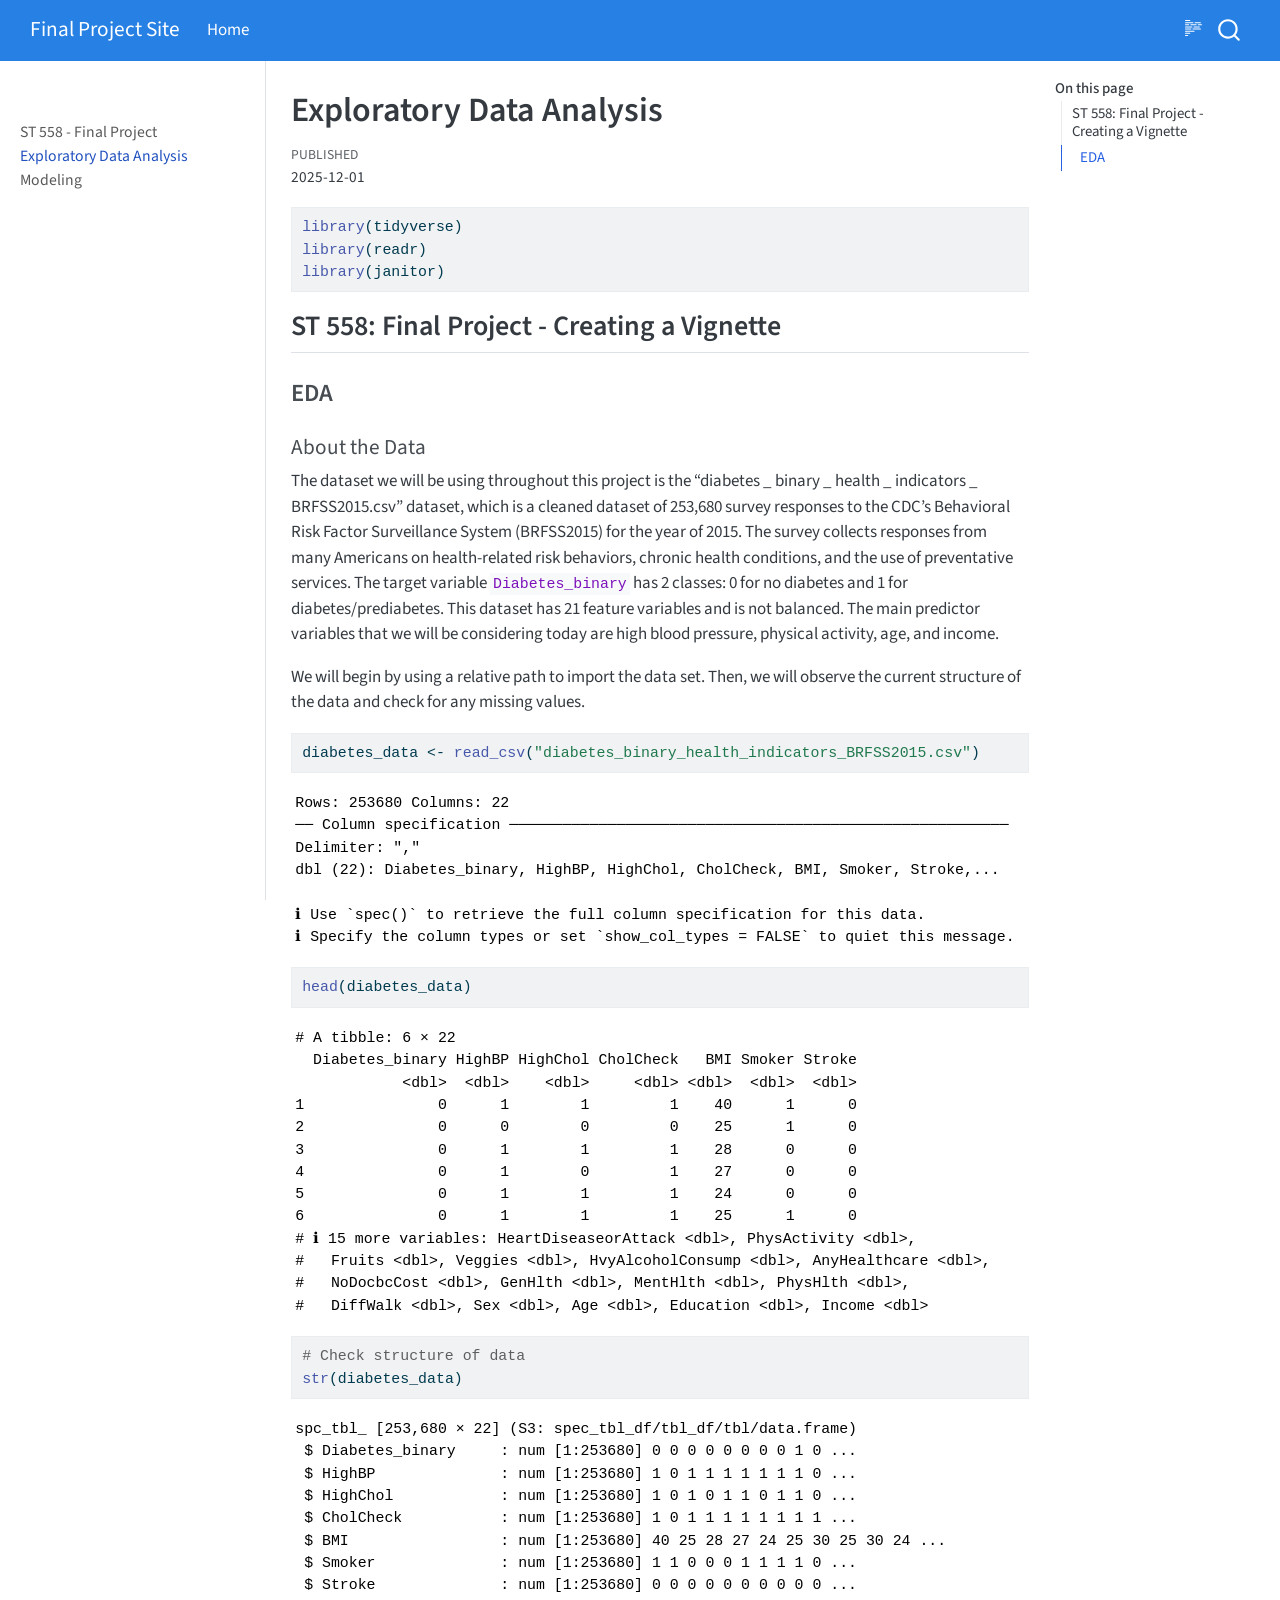
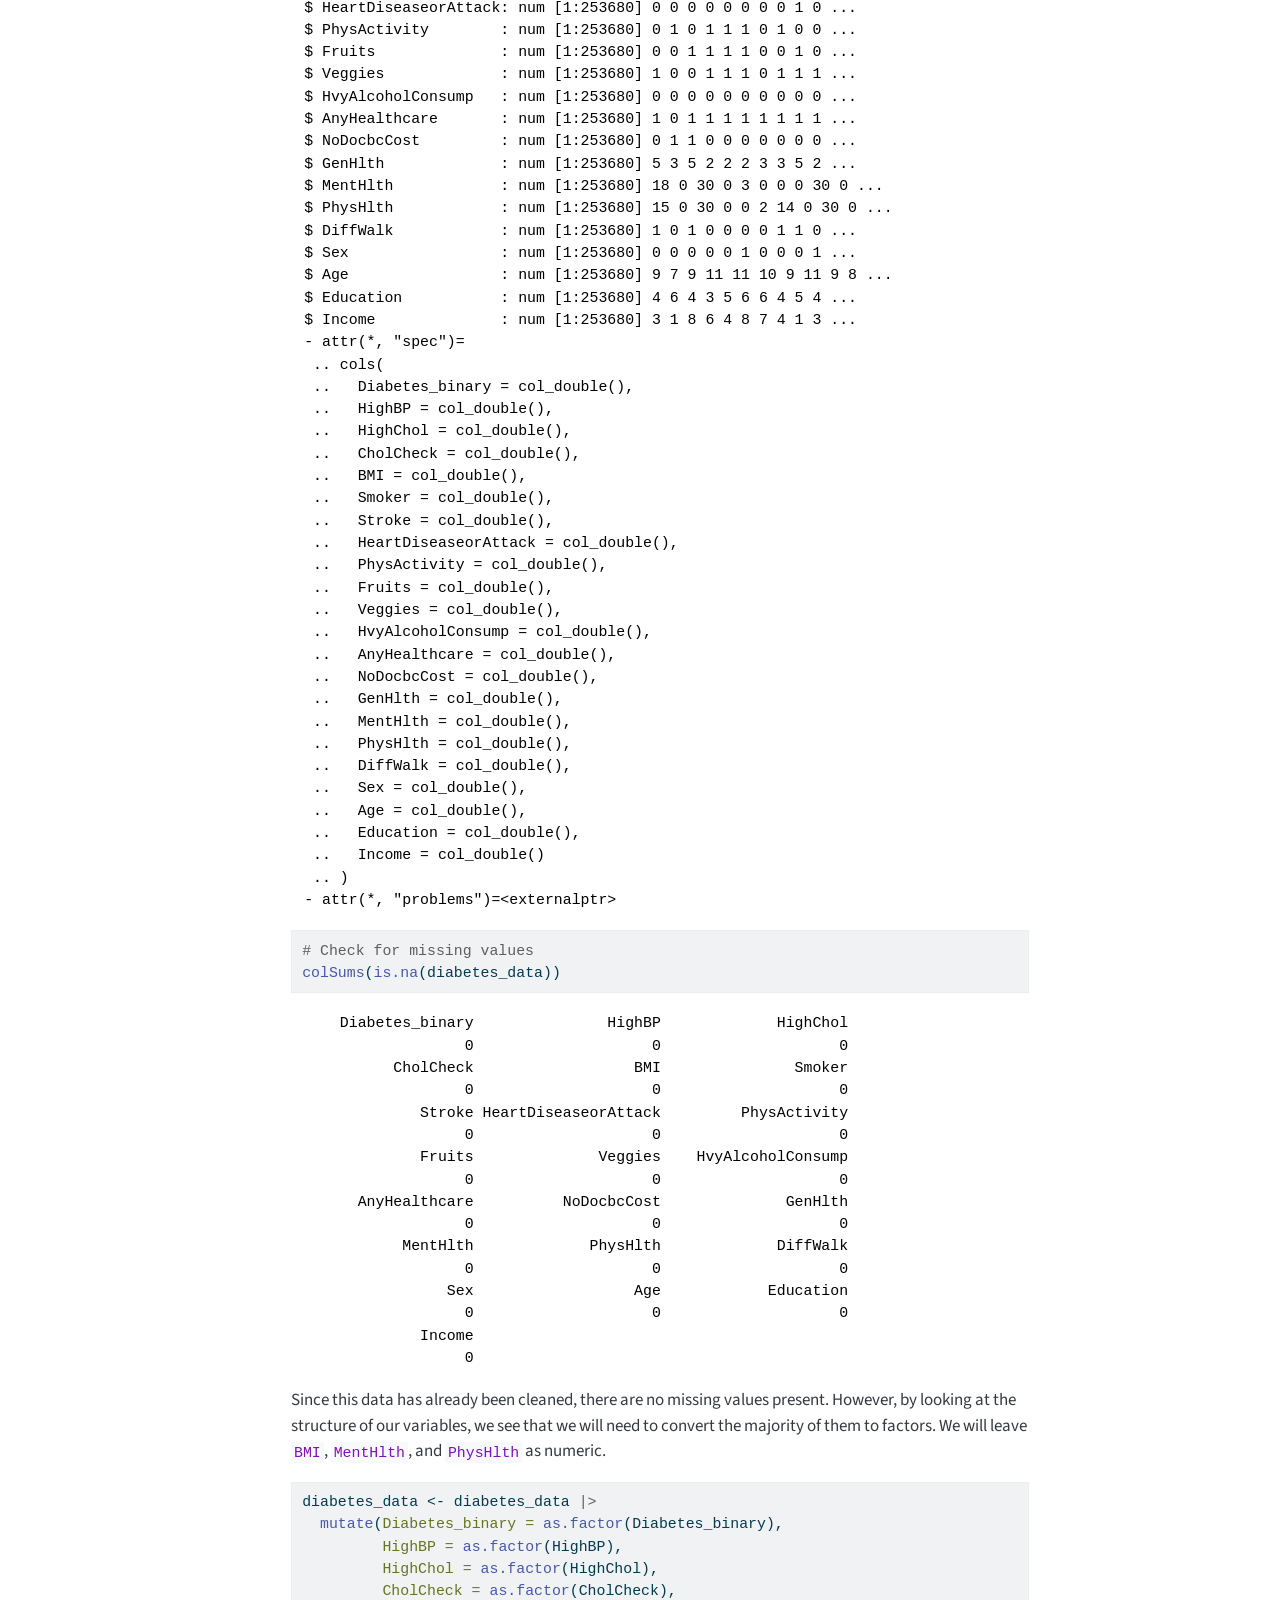
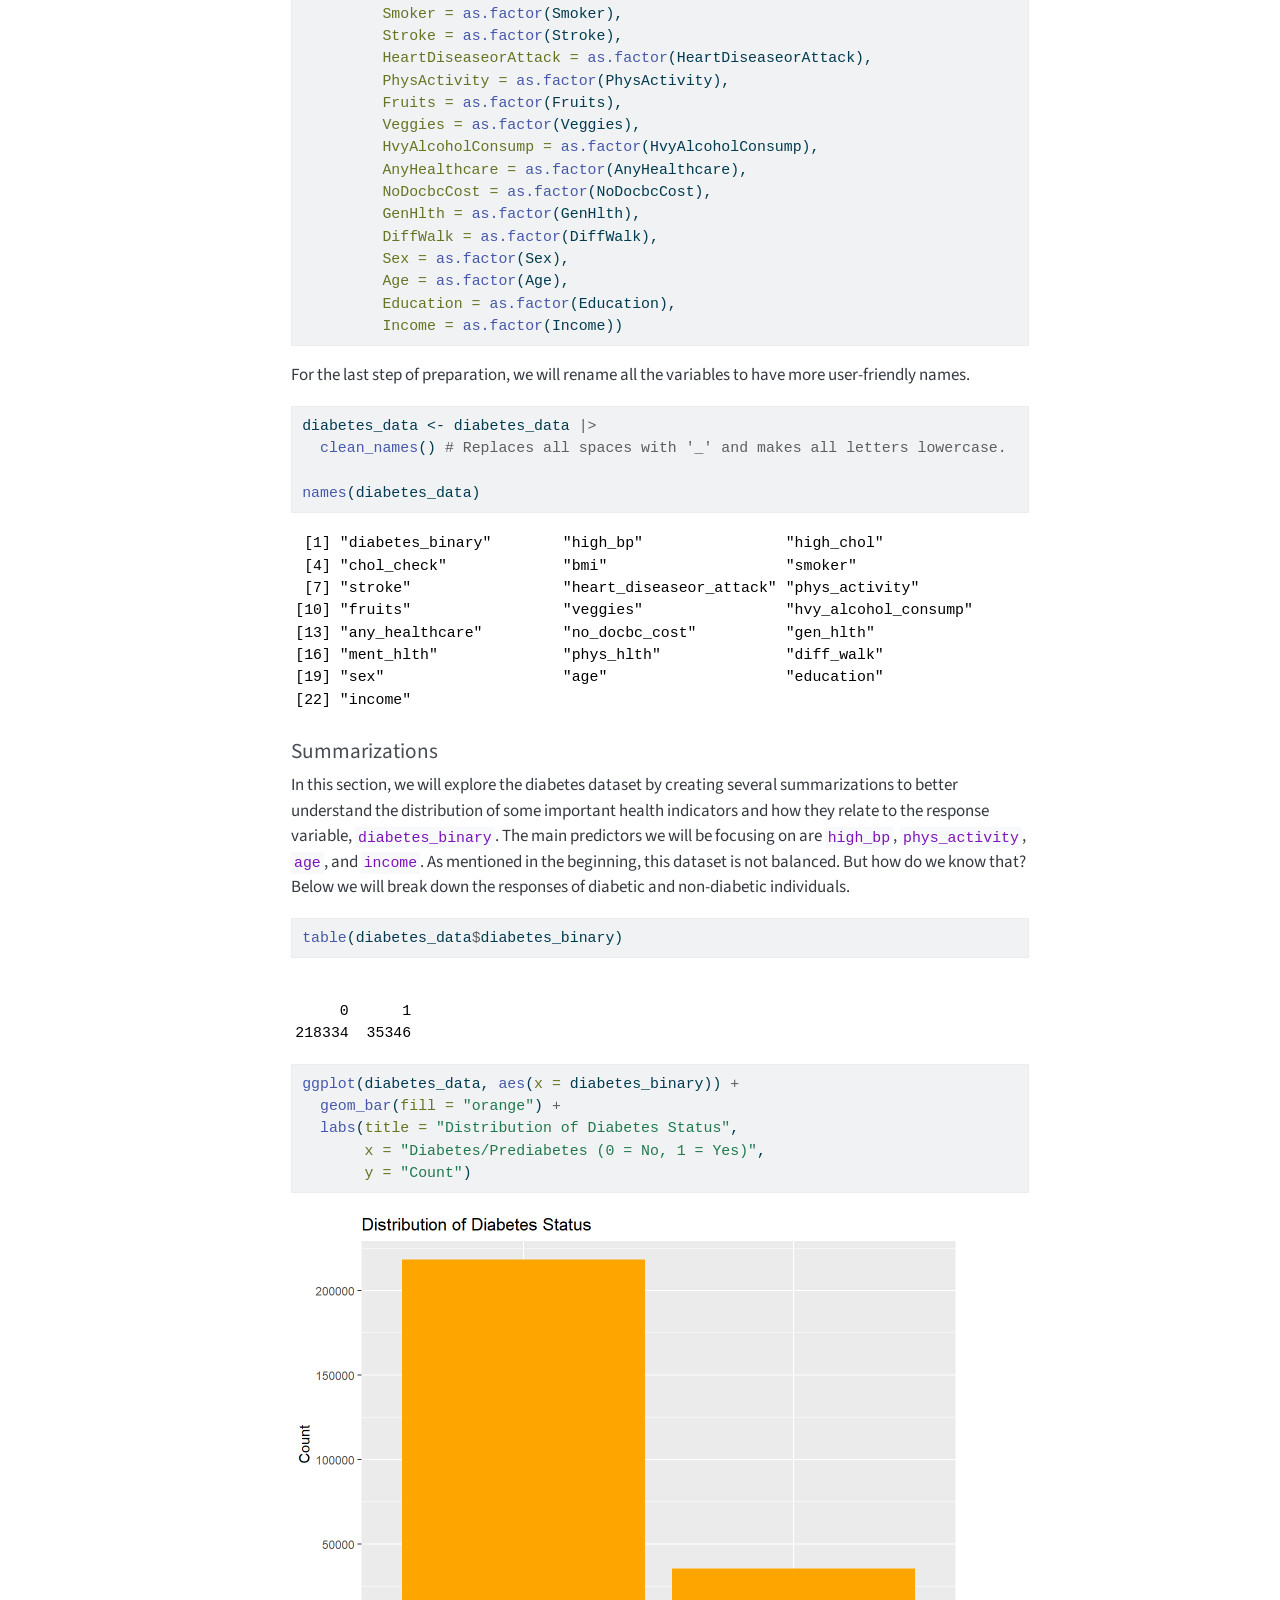
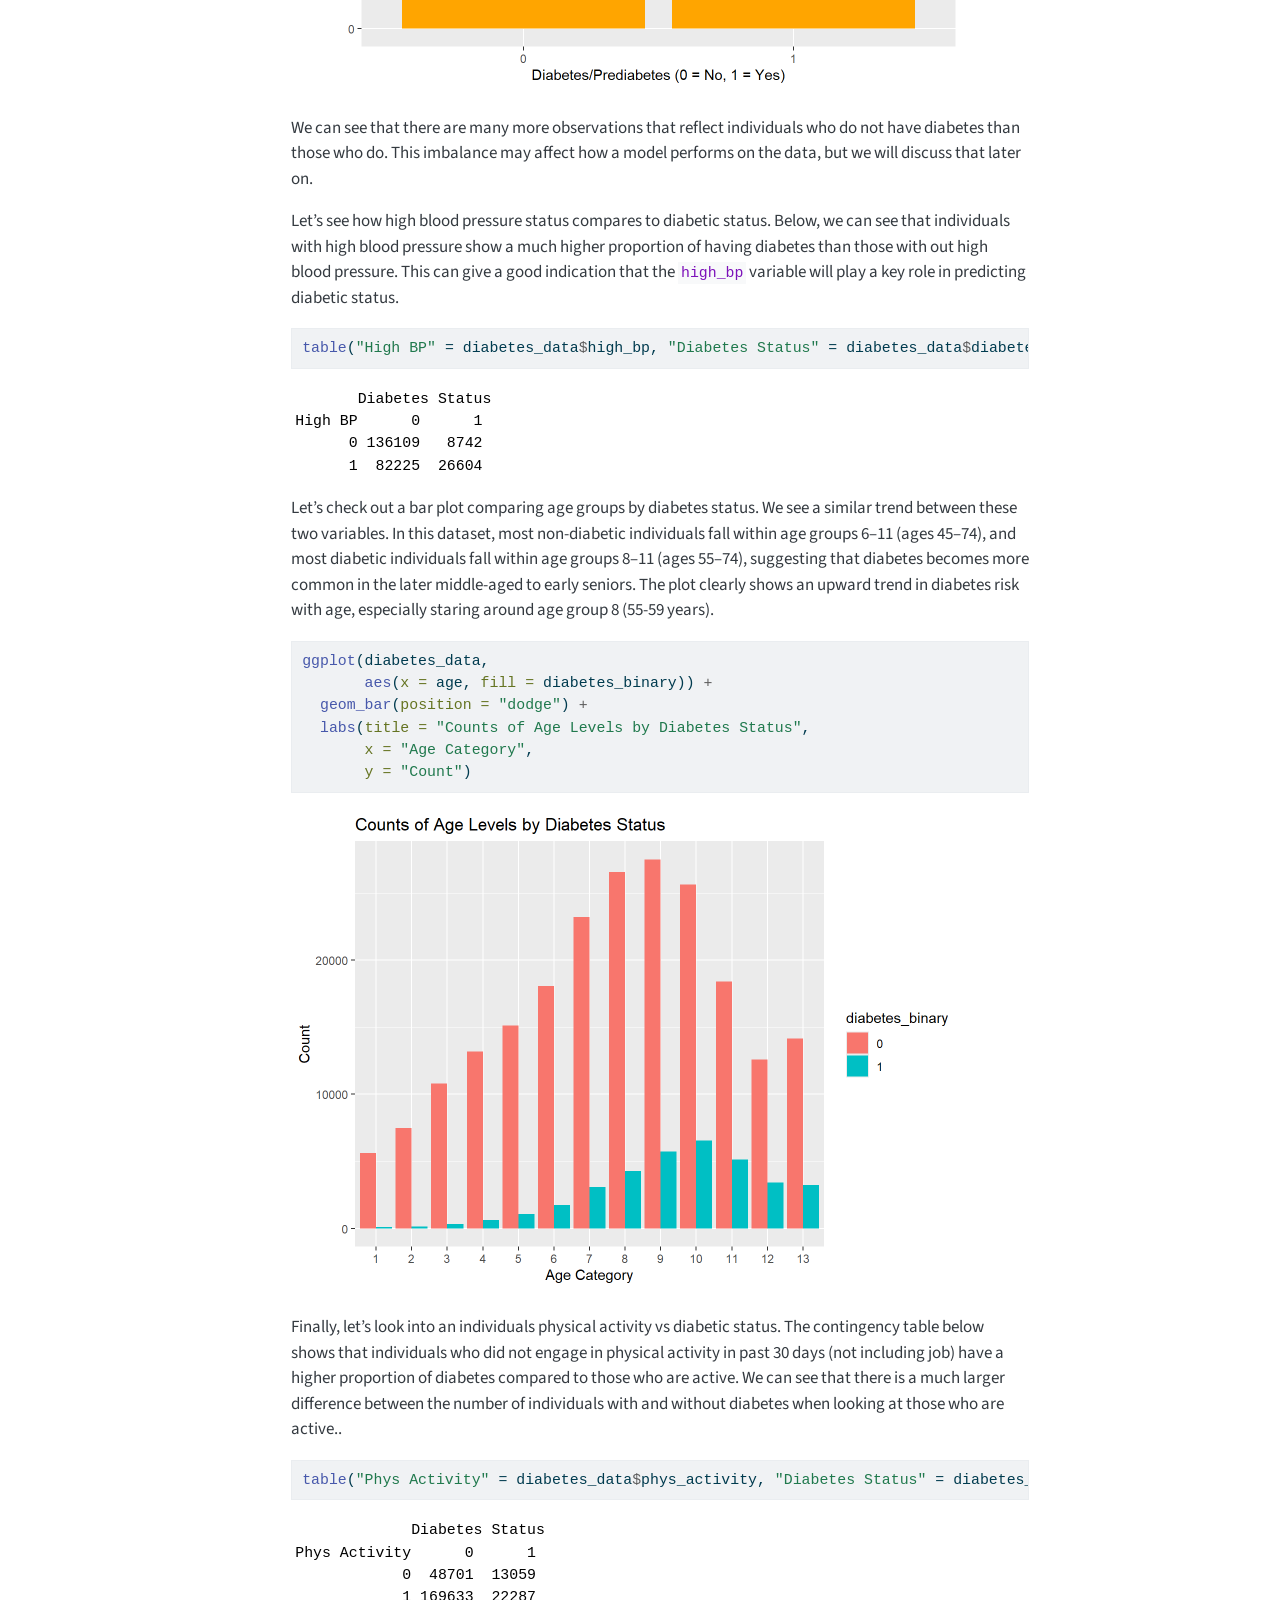
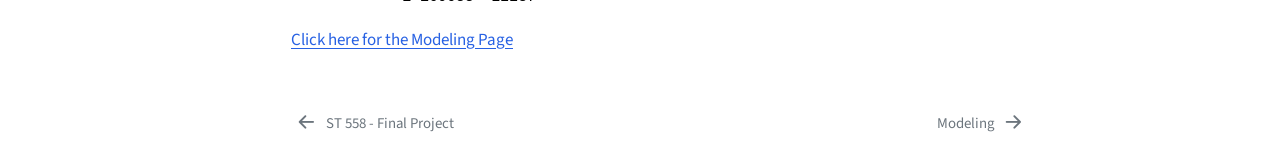
==== commit 23d00b7b: "Pages error" ====
--- a/EDA.html
+++ b/EDA.html
@@ -6,8 +6,9 @@
 
 <meta name="viewport" content="width=device-width, initial-scale=1.0, user-scalable=yes">
 
-
-<title>Exploratory Data Analysis</title>
+<meta name="dcterms.date" content="2025-12-01">
+
+<title>Exploratory Data Analysis – Final Project Site</title>
 <style>
 code{white-space: pre-wrap;}
 span.smallcaps{font-variant: small-caps;}
@@ -57,24 +58,149 @@
 </style>
 
 
-<script src="EDA_files/libs/clipboard/clipboard.min.js"></script>
-<script src="EDA_files/libs/quarto-html/quarto.js"></script>
-<script src="EDA_files/libs/quarto-html/popper.min.js"></script>
-<script src="EDA_files/libs/quarto-html/tippy.umd.min.js"></script>
-<script src="EDA_files/libs/quarto-html/anchor.min.js"></script>
-<link href="EDA_files/libs/quarto-html/tippy.css" rel="stylesheet">
-<link href="EDA_files/libs/quarto-html/quarto-syntax-highlighting-2f5df379a58b258e96c21c0638c20c03.css" rel="stylesheet" id="quarto-text-highlighting-styles">
-<script src="EDA_files/libs/bootstrap/bootstrap.min.js"></script>
-<link href="EDA_files/libs/bootstrap/bootstrap-icons.css" rel="stylesheet">
-<link href="EDA_files/libs/bootstrap/bootstrap-1bc8a17f135ab3d594c857e9f48e611b.min.css" rel="stylesheet" append-hash="true" id="quarto-bootstrap" data-mode="light">
-
-
+<script src="site_libs/quarto-nav/quarto-nav.js"></script>
+<script src="site_libs/quarto-nav/headroom.min.js"></script>
+<script src="site_libs/clipboard/clipboard.min.js"></script>
+<script src="site_libs/quarto-search/autocomplete.umd.js"></script>
+<script src="site_libs/quarto-search/fuse.min.js"></script>
+<script src="site_libs/quarto-search/quarto-search.js"></script>
+<meta name="quarto:offset" content="./">
+<link href="./Modeling.html" rel="next">
+<link href="./index.html" rel="prev">
+<script src="site_libs/quarto-html/quarto.js"></script>
+<script src="site_libs/quarto-html/popper.min.js"></script>
+<script src="site_libs/quarto-html/tippy.umd.min.js"></script>
+<script src="site_libs/quarto-html/anchor.min.js"></script>
+<link href="site_libs/quarto-html/tippy.css" rel="stylesheet">
+<link href="site_libs/quarto-html/quarto-syntax-highlighting-2f5df379a58b258e96c21c0638c20c03.css" rel="stylesheet" id="quarto-text-highlighting-styles">
+<script src="site_libs/bootstrap/bootstrap.min.js"></script>
+<link href="site_libs/bootstrap/bootstrap-icons.css" rel="stylesheet">
+<link href="site_libs/bootstrap/bootstrap-0e514215ed9697c63822a2132a5c5b97.min.css" rel="stylesheet" append-hash="true" id="quarto-bootstrap" data-mode="light">
+<script id="quarto-search-options" type="application/json">{
+  "location": "navbar",
+  "copy-button": false,
+  "collapse-after": 3,
+  "panel-placement": "end",
+  "type": "overlay",
+  "limit": 50,
+  "keyboard-shortcut": [
+    "f",
+    "/",
+    "s"
+  ],
+  "show-item-context": false,
+  "language": {
+    "search-no-results-text": "No results",
+    "search-matching-documents-text": "matching documents",
+    "search-copy-link-title": "Copy link to search",
+    "search-hide-matches-text": "Hide additional matches",
+    "search-more-match-text": "more match in this document",
+    "search-more-matches-text": "more matches in this document",
+    "search-clear-button-title": "Clear",
+    "search-text-placeholder": "",
+    "search-detached-cancel-button-title": "Cancel",
+    "search-submit-button-title": "Submit",
+    "search-label": "Search"
+  }
+}</script>
+
+
+<link rel="stylesheet" href="styles.css">
 </head>
 
-<body class="fullcontent">
-
-<div id="quarto-content" class="page-columns page-rows-contents page-layout-article">
-
+<body class="nav-sidebar docked nav-fixed">
+
+<div id="quarto-search-results"></div>
+  <header id="quarto-header" class="headroom fixed-top">
+    <nav class="navbar navbar-expand-lg " data-bs-theme="dark">
+      <div class="navbar-container container-fluid">
+      <div class="navbar-brand-container mx-auto">
+    <a class="navbar-brand" href="./index.html">
+    <span class="navbar-title">Final Project Site</span>
+    </a>
+  </div>
+            <div id="quarto-search" class="" title="Search"></div>
+          <button class="navbar-toggler" type="button" data-bs-toggle="collapse" data-bs-target="#navbarCollapse" aria-controls="navbarCollapse" role="menu" aria-expanded="false" aria-label="Toggle navigation" onclick="if (window.quartoToggleHeadroom) { window.quartoToggleHeadroom(); }">
+  <span class="navbar-toggler-icon"></span>
+</button>
+          <div class="collapse navbar-collapse" id="navbarCollapse">
+            <ul class="navbar-nav navbar-nav-scroll me-auto">
+  <li class="nav-item">
+    <a class="nav-link active" href="./index.html" aria-current="page"> 
+<span class="menu-text">Home</span></a>
+  </li>  
+</ul>
+          </div> <!-- /navcollapse -->
+            <div class="quarto-navbar-tools">
+  <a href="" class="quarto-reader-toggle quarto-navigation-tool px-1" onclick="window.quartoToggleReader(); return false;" title="Toggle reader mode">
+  <div class="quarto-reader-toggle-btn">
+  <i class="bi"></i>
+  </div>
+</a>
+</div>
+      </div> <!-- /container-fluid -->
+    </nav>
+  <nav class="quarto-secondary-nav">
+    <div class="container-fluid d-flex">
+      <button type="button" class="quarto-btn-toggle btn" data-bs-toggle="collapse" role="button" data-bs-target=".quarto-sidebar-collapse-item" aria-controls="quarto-sidebar" aria-expanded="false" aria-label="Toggle sidebar navigation" onclick="if (window.quartoToggleHeadroom) { window.quartoToggleHeadroom(); }">
+        <i class="bi bi-layout-text-sidebar-reverse"></i>
+      </button>
+        <nav class="quarto-page-breadcrumbs" aria-label="breadcrumb"><ol class="breadcrumb"><li class="breadcrumb-item"><a href="./EDA.html">Exploratory Data Analysis</a></li></ol></nav>
+        <a class="flex-grow-1" role="navigation" data-bs-toggle="collapse" data-bs-target=".quarto-sidebar-collapse-item" aria-controls="quarto-sidebar" aria-expanded="false" aria-label="Toggle sidebar navigation" onclick="if (window.quartoToggleHeadroom) { window.quartoToggleHeadroom(); }">      
+        </a>
+      <button type="button" class="btn quarto-search-button" aria-label="Search" onclick="window.quartoOpenSearch();">
+        <i class="bi bi-search"></i>
+      </button>
+    </div>
+  </nav>
+</header>
+<!-- content -->
+<div id="quarto-content" class="quarto-container page-columns page-rows-contents page-layout-article page-navbar">
+<!-- sidebar -->
+  <nav id="quarto-sidebar" class="sidebar collapse collapse-horizontal quarto-sidebar-collapse-item sidebar-navigation docked overflow-auto">
+        <div class="mt-2 flex-shrink-0 align-items-center">
+        <div class="sidebar-search">
+        <div id="quarto-search" class="" title="Search"></div>
+        </div>
+        </div>
+    <div class="sidebar-menu-container"> 
+    <ul class="list-unstyled mt-1">
+        <li class="sidebar-item">
+  <div class="sidebar-item-container"> 
+  <a href="./index.html" class="sidebar-item-text sidebar-link">
+ <span class="menu-text">ST 558 - Final Project</span></a>
+  </div>
+</li>
+        <li class="sidebar-item">
+  <div class="sidebar-item-container"> 
+  <a href="./EDA.html" class="sidebar-item-text sidebar-link active">
+ <span class="menu-text">Exploratory Data Analysis</span></a>
+  </div>
+</li>
+        <li class="sidebar-item">
+  <div class="sidebar-item-container"> 
+  <a href="./Modeling.html" class="sidebar-item-text sidebar-link">
+ <span class="menu-text">Modeling</span></a>
+  </div>
+</li>
+    </ul>
+    </div>
+</nav>
+<div id="quarto-sidebar-glass" class="quarto-sidebar-collapse-item" data-bs-toggle="collapse" data-bs-target=".quarto-sidebar-collapse-item"></div>
+<!-- margin-sidebar -->
+    <div id="quarto-margin-sidebar" class="sidebar margin-sidebar">
+        <nav id="TOC" role="doc-toc" class="toc-active">
+    <h2 id="toc-title">On this page</h2>
+   
+  <ul>
+  <li><a href="#st-558-final-project---creating-a-vignette" id="toc-st-558-final-project---creating-a-vignette" class="nav-link active" data-scroll-target="#st-558-final-project---creating-a-vignette">ST 558: Final Project - Creating a Vignette</a>
+  <ul class="collapse">
+  <li><a href="#eda" id="toc-eda" class="nav-link" data-scroll-target="#eda">EDA</a></li>
+  </ul></li>
+  </ul>
+</nav>
+    </div>
+<!-- main -->
 <main class="content" id="quarto-document-content">
 
 <header id="title-block-header" class="quarto-title-block default">
@@ -87,6 +213,12 @@
 <div class="quarto-title-meta">
 
     
+    <div>
+    <div class="quarto-title-meta-heading">Published</div>
+    <div class="quarto-title-meta-contents">
+      <p class="date">2025-12-01</p>
+    </div>
+  </div>
   
     
   </div>
@@ -300,7 +432,7 @@
 <div class="cell-output-display">
 <div>
 <figure class="figure">
-<p><img src="EDA_files/figure-html/Age%20plot-1.png" class="img-fluid figure-img" width="672"></p>
+<p><img src="EDA_files/figure-html/Age plot-1.png" class="img-fluid figure-img" width="672"></p>
 </figure>
 </div>
 </div>
@@ -316,12 +448,13 @@
 </div>
 </div>
 <p><a href="Modeling.html">Click here for the Modeling Page</a></p>
+
+
 </section>
 </section>
 </section>
 
-</main>
-<!-- /main column -->
+</main> <!-- /main -->
 <script id="quarto-html-after-body" type="application/javascript">
 window.document.addEventListener("DOMContentLoaded", function (event) {
   const toggleBodyColorMode = (bsSheetEl) => {
@@ -739,6 +872,18 @@
   }
 });
 </script>
+<nav class="page-navigation">
+  <div class="nav-page nav-page-previous">
+      <a href="./index.html" class="pagination-link" aria-label="ST 558 - Final Project">
+        <i class="bi bi-arrow-left-short"></i> <span class="nav-page-text">ST 558 - Final Project</span>
+      </a>          
+  </div>
+  <div class="nav-page nav-page-next">
+      <a href="./Modeling.html" class="pagination-link" aria-label="Modeling">
+        <span class="nav-page-text">Modeling</span> <i class="bi bi-arrow-right-short"></i>
+      </a>
+  </div>
+</nav>
 </div> <!-- /content -->
 
 
--- a/site_libs/quarto-html/tippy.css
+++ b/site_libs/quarto-html/tippy.css
@@ -0,0 +1 @@
+.tippy-box[data-animation=fade][data-state=hidden]{opacity:0}[data-tippy-root]{max-width:calc(100vw - 10px)}.tippy-box{position:relative;background-color:#333;color:#fff;border-radius:4px;font-size:14px;line-height:1.4;white-space:normal;outline:0;transition-property:transform,visibility,opacity}.tippy-box[data-placement^=top]>.tippy-arrow{bottom:0}.tippy-box[data-placement^=top]>.tippy-arrow:before{bottom:-7px;left:0;border-width:8px 8px 0;border-top-color:initial;transform-origin:center top}.tippy-box[data-placement^=bottom]>.tippy-arrow{top:0}.tippy-box[data-placement^=bottom]>.tippy-arrow:before{top:-7px;left:0;border-width:0 8px 8px;border-bottom-color:initial;transform-origin:center bottom}.tippy-box[data-placement^=left]>.tippy-arrow{right:0}.tippy-box[data-placement^=left]>.tippy-arrow:before{border-width:8px 0 8px 8px;border-left-color:initial;right:-7px;transform-origin:center left}.tippy-box[data-placement^=right]>.tippy-arrow{left:0}.tippy-box[data-placement^=right]>.tippy-arrow:before{left:-7px;border-width:8px 8px 8px 0;border-right-color:initial;transform-origin:center right}.tippy-box[data-inertia][data-state=visible]{transition-timing-function:cubic-bezier(.54,1.5,.38,1.11)}.tippy-arrow{width:16px;height:16px;color:#333}.tippy-arrow:before{content:"";position:absolute;border-color:transparent;border-style:solid}.tippy-content{position:relative;padding:5px 9px;z-index:1}
--- a/site_libs/quarto-html/quarto-syntax-highlighting-2f5df379a58b258e96c21c0638c20c03.css
+++ b/site_libs/quarto-html/quarto-syntax-highlighting-2f5df379a58b258e96c21c0638c20c03.css
@@ -0,0 +1,205 @@
+/* quarto syntax highlight colors */
+:root {
+  --quarto-hl-ot-color: #003B4F;
+  --quarto-hl-at-color: #657422;
+  --quarto-hl-ss-color: #20794D;
+  --quarto-hl-an-color: #5E5E5E;
+  --quarto-hl-fu-color: #4758AB;
+  --quarto-hl-st-color: #20794D;
+  --quarto-hl-cf-color: #003B4F;
+  --quarto-hl-op-color: #5E5E5E;
+  --quarto-hl-er-color: #AD0000;
+  --quarto-hl-bn-color: #AD0000;
+  --quarto-hl-al-color: #AD0000;
+  --quarto-hl-va-color: #111111;
+  --quarto-hl-bu-color: inherit;
+  --quarto-hl-ex-color: inherit;
+  --quarto-hl-pp-color: #AD0000;
+  --quarto-hl-in-color: #5E5E5E;
+  --quarto-hl-vs-color: #20794D;
+  --quarto-hl-wa-color: #5E5E5E;
+  --quarto-hl-do-color: #5E5E5E;
+  --quarto-hl-im-color: #00769E;
+  --quarto-hl-ch-color: #20794D;
+  --quarto-hl-dt-color: #AD0000;
+  --quarto-hl-fl-color: #AD0000;
+  --quarto-hl-co-color: #5E5E5E;
+  --quarto-hl-cv-color: #5E5E5E;
+  --quarto-hl-cn-color: #8f5902;
+  --quarto-hl-sc-color: #5E5E5E;
+  --quarto-hl-dv-color: #AD0000;
+  --quarto-hl-kw-color: #003B4F;
+}
+
+/* other quarto variables */
+:root {
+  --quarto-font-monospace: SFMono-Regular, Menlo, Monaco, Consolas, "Liberation Mono", "Courier New", monospace;
+}
+
+pre > code.sourceCode > span {
+  color: #003B4F;
+}
+
+code span {
+  color: #003B4F;
+}
+
+code.sourceCode > span {
+  color: #003B4F;
+}
+
+div.sourceCode,
+div.sourceCode pre.sourceCode {
+  color: #003B4F;
+}
+
+code span.ot {
+  color: #003B4F;
+  font-style: inherit;
+}
+
+code span.at {
+  color: #657422;
+  font-style: inherit;
+}
+
+code span.ss {
+  color: #20794D;
+  font-style: inherit;
+}
+
+code span.an {
+  color: #5E5E5E;
+  font-style: inherit;
+}
+
+code span.fu {
+  color: #4758AB;
+  font-style: inherit;
+}
+
+code span.st {
+  color: #20794D;
+  font-style: inherit;
+}
+
+code span.cf {
+  color: #003B4F;
+  font-weight: bold;
+  font-style: inherit;
+}
+
+code span.op {
+  color: #5E5E5E;
+  font-style: inherit;
+}
+
+code span.er {
+  color: #AD0000;
+  font-style: inherit;
+}
+
+code span.bn {
+  color: #AD0000;
+  font-style: inherit;
+}
+
+code span.al {
+  color: #AD0000;
+  font-style: inherit;
+}
+
+code span.va {
+  color: #111111;
+  font-style: inherit;
+}
+
+code span.bu {
+  font-style: inherit;
+}
+
+code span.ex {
+  font-style: inherit;
+}
+
+code span.pp {
+  color: #AD0000;
+  font-style: inherit;
+}
+
+code span.in {
+  color: #5E5E5E;
+  font-style: inherit;
+}
+
+code span.vs {
+  color: #20794D;
+  font-style: inherit;
+}
+
+code span.wa {
+  color: #5E5E5E;
+  font-style: italic;
+}
+
+code span.do {
+  color: #5E5E5E;
+  font-style: italic;
+}
+
+code span.im {
+  color: #00769E;
+  font-style: inherit;
+}
+
+code span.ch {
+  color: #20794D;
+  font-style: inherit;
+}
+
+code span.dt {
+  color: #AD0000;
+  font-style: inherit;
+}
+
+code span.fl {
+  color: #AD0000;
+  font-style: inherit;
+}
+
+code span.co {
+  color: #5E5E5E;
+  font-style: inherit;
+}
+
+code span.cv {
+  color: #5E5E5E;
+  font-style: italic;
+}
+
+code span.cn {
+  color: #8f5902;
+  font-style: inherit;
+}
+
+code span.sc {
+  color: #5E5E5E;
+  font-style: inherit;
+}
+
+code span.dv {
+  color: #AD0000;
+  font-style: inherit;
+}
+
+code span.kw {
+  color: #003B4F;
+  font-weight: bold;
+  font-style: inherit;
+}
+
+.prevent-inlining {
+  content: "</";
+}
+
+/*# sourceMappingURL=35eb38a806ee71ea6d2563be2308c832.css.map */
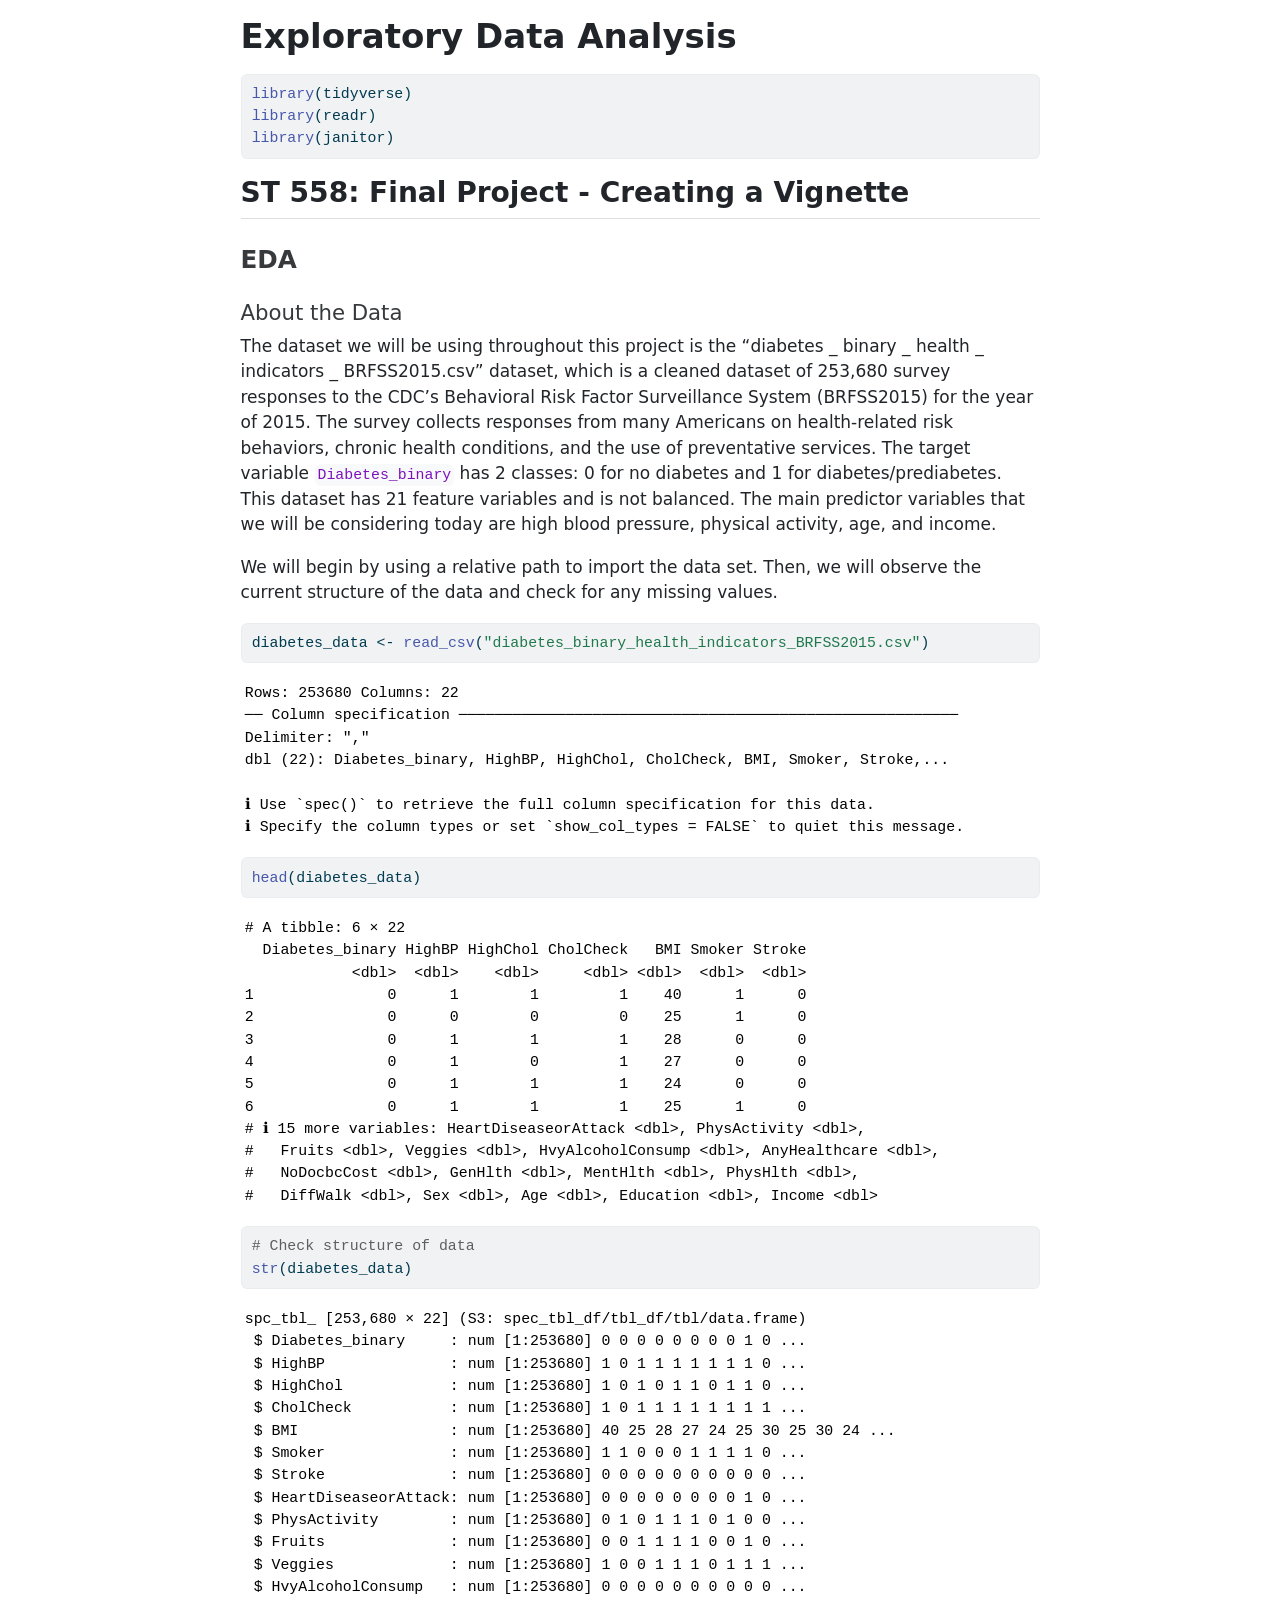
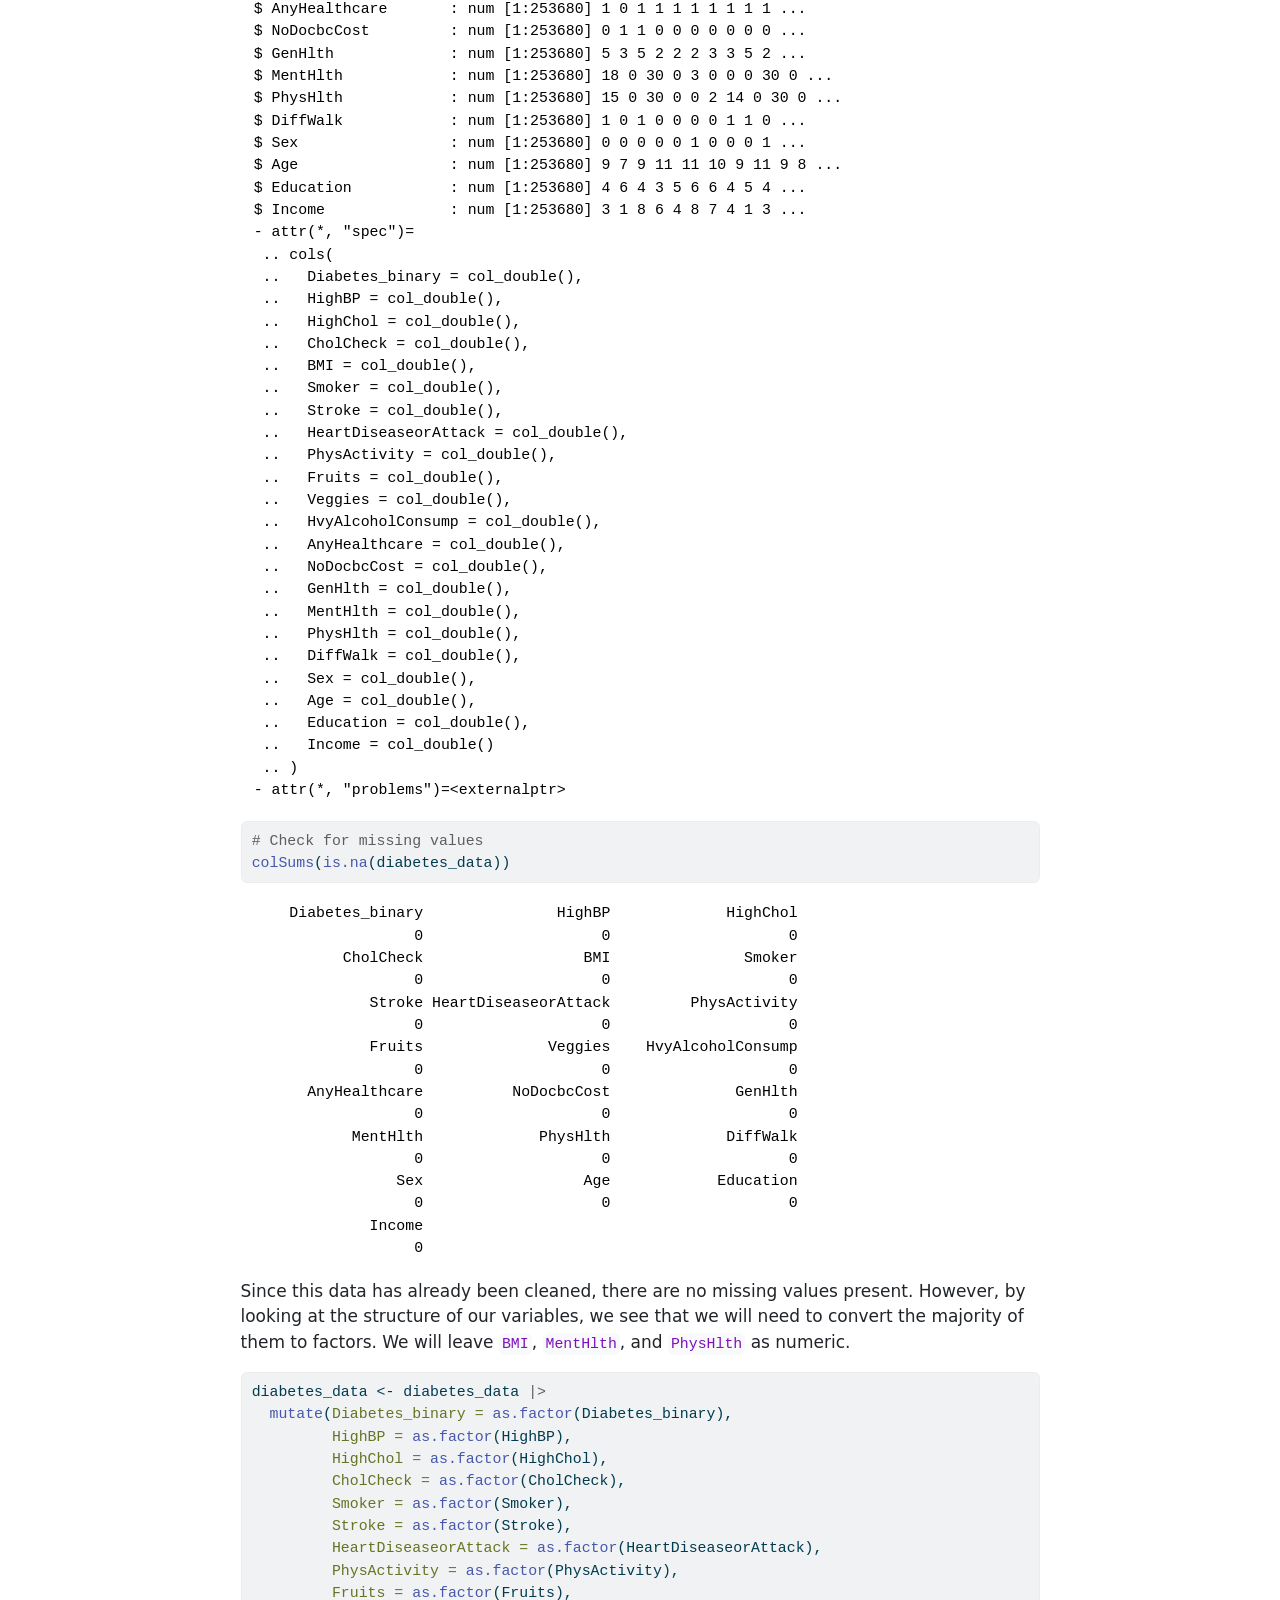
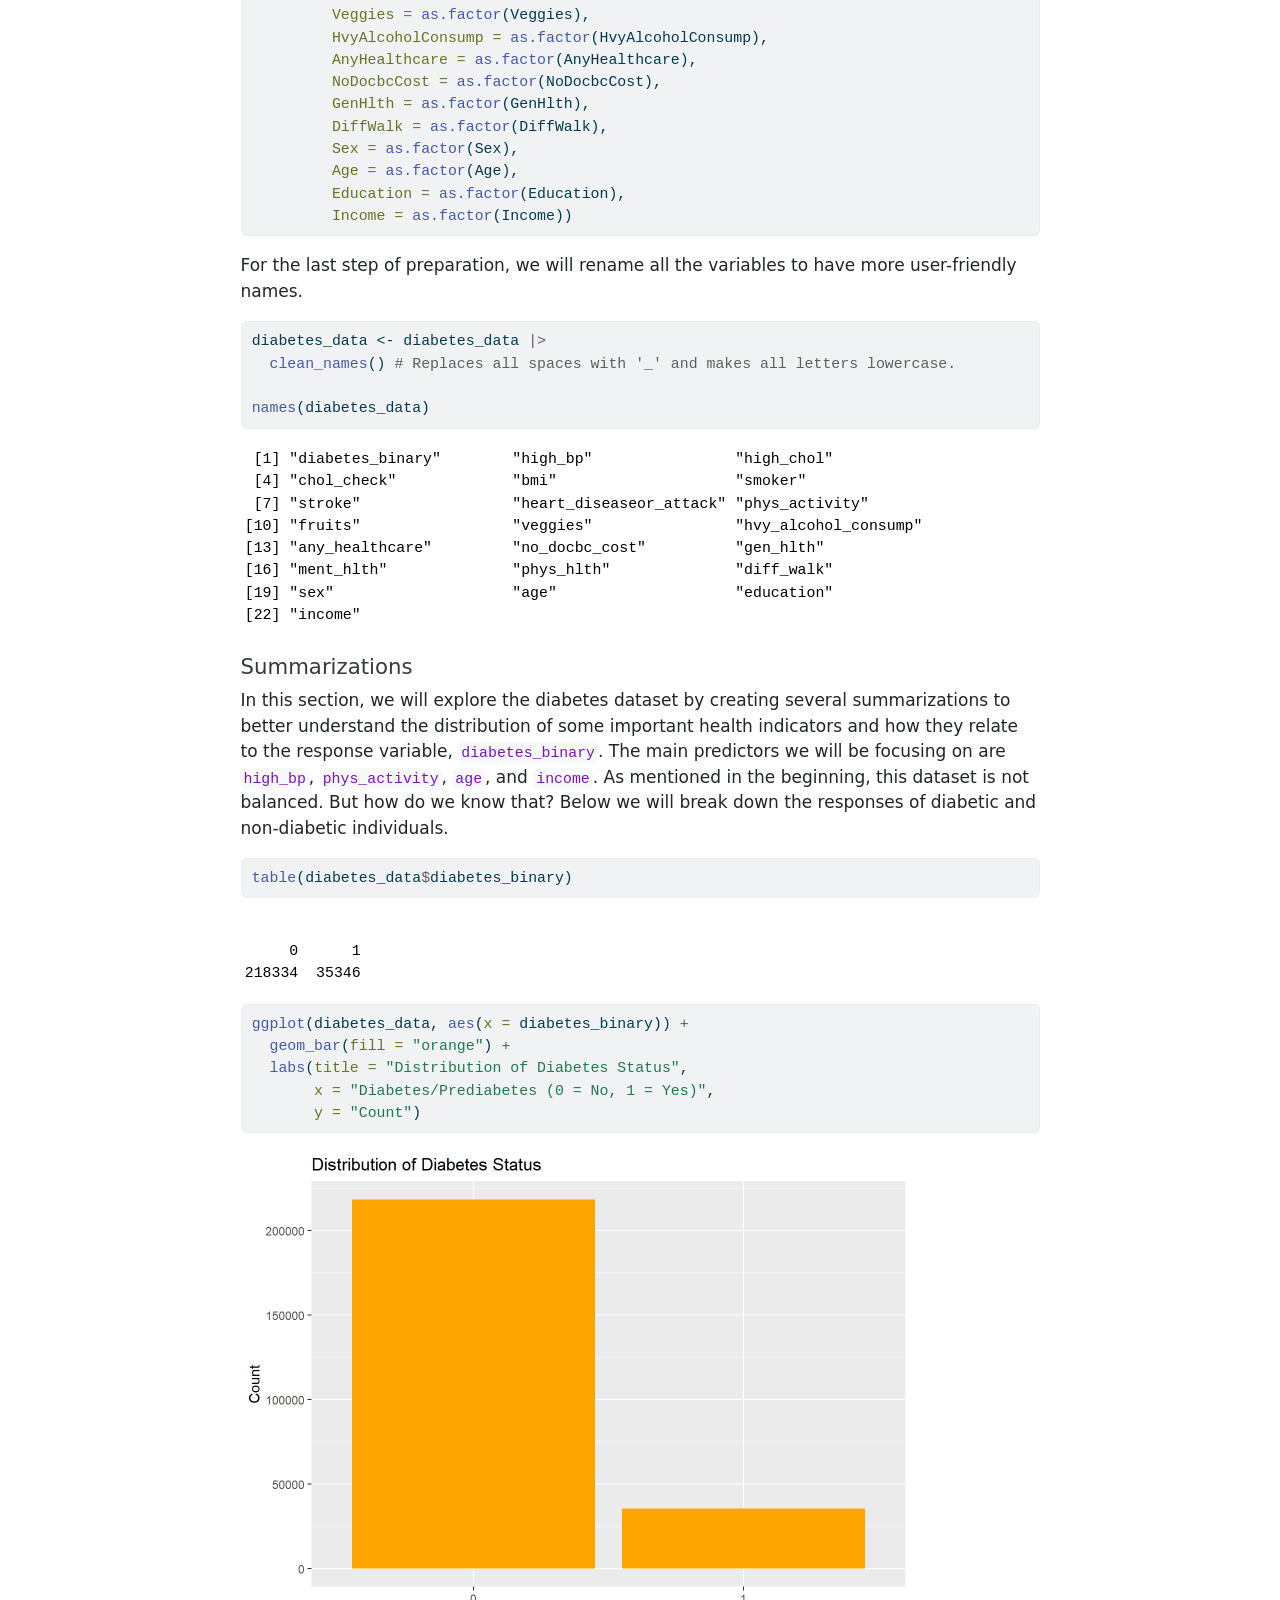
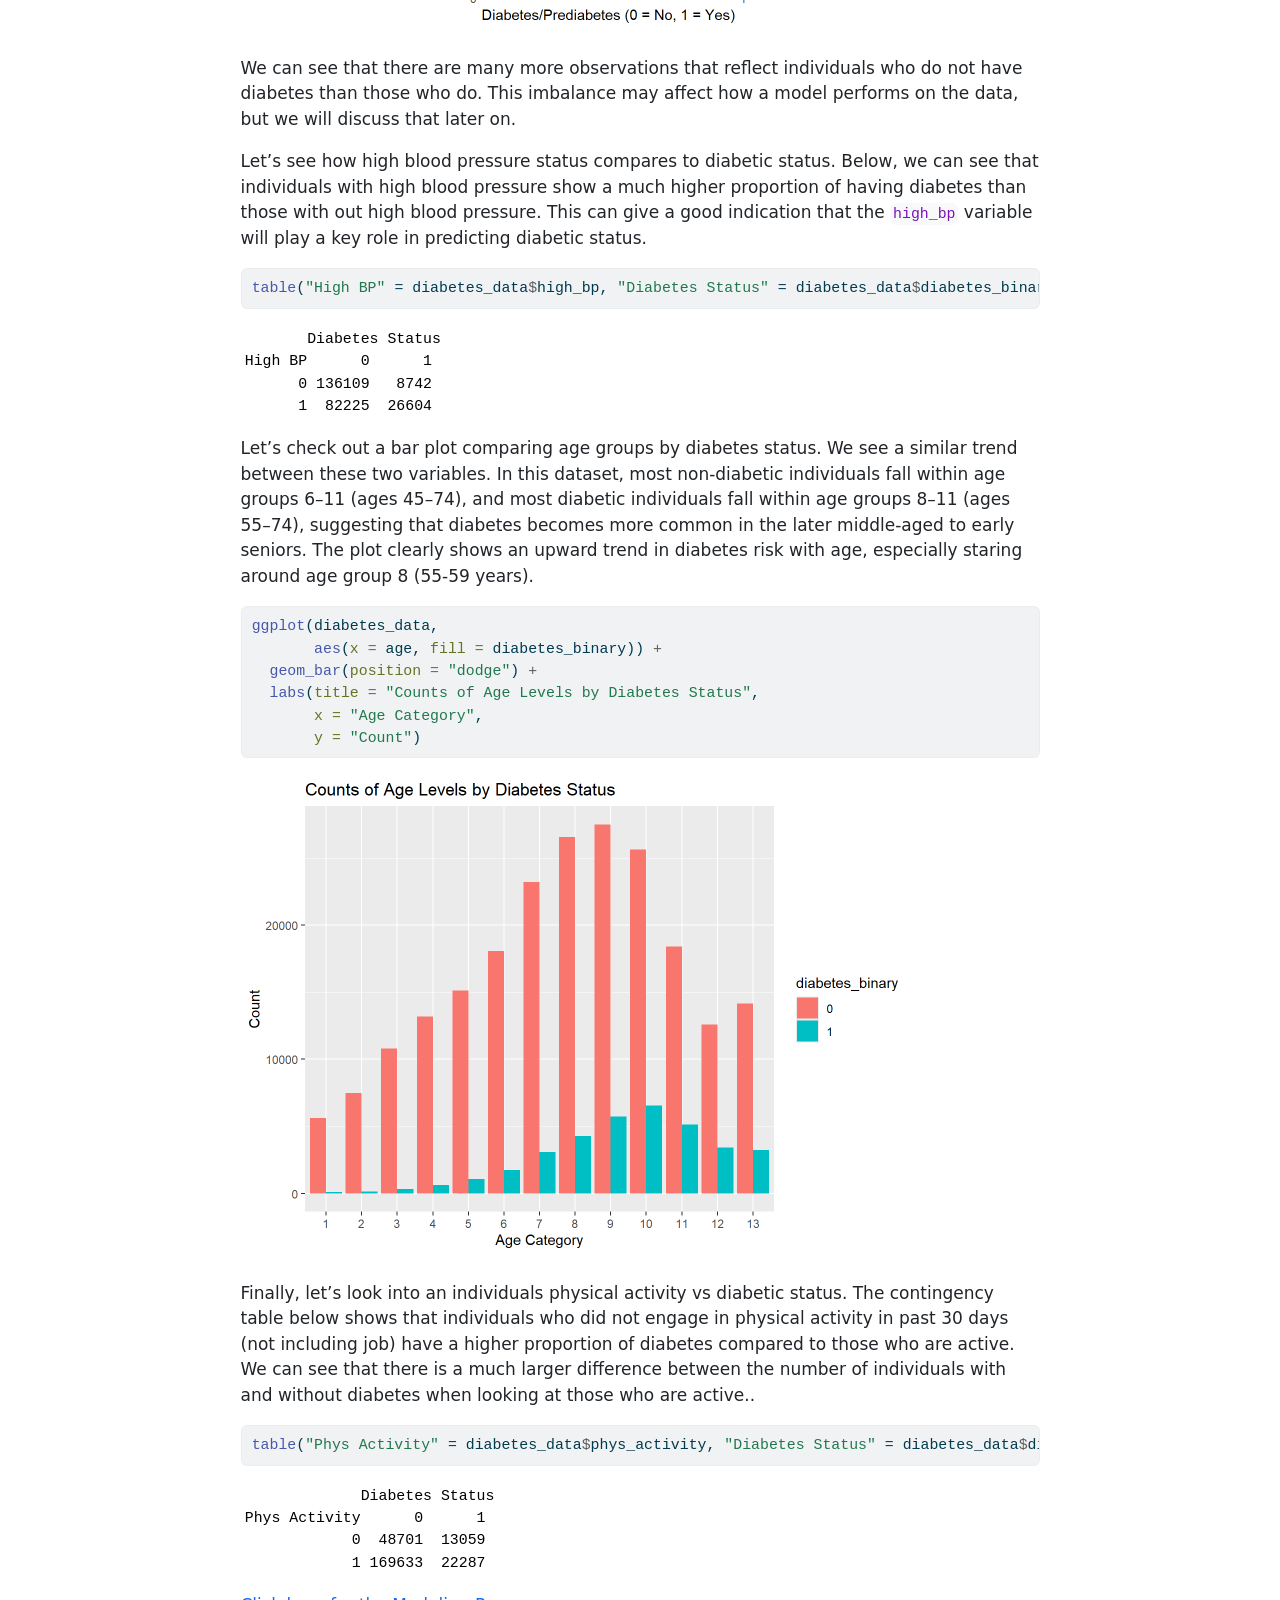
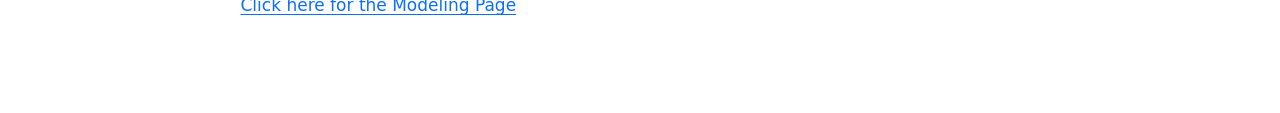
==== commit 8efbcaef: "Finishing API" ====
--- a/EDA.html
+++ b/EDA.html
@@ -6,9 +6,8 @@
 
 <meta name="viewport" content="width=device-width, initial-scale=1.0, user-scalable=yes">
 
-<meta name="dcterms.date" content="2025-12-01">
-
-<title>Exploratory Data Analysis – Final Project Site</title>
+
+<title>Exploratory Data Analysis</title>
 <style>
 code{white-space: pre-wrap;}
 span.smallcaps{font-variant: small-caps;}
@@ -58,149 +57,24 @@
 </style>
 
 
-<script src="site_libs/quarto-nav/quarto-nav.js"></script>
-<script src="site_libs/quarto-nav/headroom.min.js"></script>
-<script src="site_libs/clipboard/clipboard.min.js"></script>
-<script src="site_libs/quarto-search/autocomplete.umd.js"></script>
-<script src="site_libs/quarto-search/fuse.min.js"></script>
-<script src="site_libs/quarto-search/quarto-search.js"></script>
-<meta name="quarto:offset" content="./">
-<link href="./Modeling.html" rel="next">
-<link href="./index.html" rel="prev">
-<script src="site_libs/quarto-html/quarto.js"></script>
-<script src="site_libs/quarto-html/popper.min.js"></script>
-<script src="site_libs/quarto-html/tippy.umd.min.js"></script>
-<script src="site_libs/quarto-html/anchor.min.js"></script>
-<link href="site_libs/quarto-html/tippy.css" rel="stylesheet">
-<link href="site_libs/quarto-html/quarto-syntax-highlighting-2f5df379a58b258e96c21c0638c20c03.css" rel="stylesheet" id="quarto-text-highlighting-styles">
-<script src="site_libs/bootstrap/bootstrap.min.js"></script>
-<link href="site_libs/bootstrap/bootstrap-icons.css" rel="stylesheet">
-<link href="site_libs/bootstrap/bootstrap-0e514215ed9697c63822a2132a5c5b97.min.css" rel="stylesheet" append-hash="true" id="quarto-bootstrap" data-mode="light">
-<script id="quarto-search-options" type="application/json">{
-  "location": "navbar",
-  "copy-button": false,
-  "collapse-after": 3,
-  "panel-placement": "end",
-  "type": "overlay",
-  "limit": 50,
-  "keyboard-shortcut": [
-    "f",
-    "/",
-    "s"
-  ],
-  "show-item-context": false,
-  "language": {
-    "search-no-results-text": "No results",
-    "search-matching-documents-text": "matching documents",
-    "search-copy-link-title": "Copy link to search",
-    "search-hide-matches-text": "Hide additional matches",
-    "search-more-match-text": "more match in this document",
-    "search-more-matches-text": "more matches in this document",
-    "search-clear-button-title": "Clear",
-    "search-text-placeholder": "",
-    "search-detached-cancel-button-title": "Cancel",
-    "search-submit-button-title": "Submit",
-    "search-label": "Search"
-  }
-}</script>
-
-
-<link rel="stylesheet" href="styles.css">
+<script src="EDA_files/libs/clipboard/clipboard.min.js"></script>
+<script src="EDA_files/libs/quarto-html/quarto.js"></script>
+<script src="EDA_files/libs/quarto-html/popper.min.js"></script>
+<script src="EDA_files/libs/quarto-html/tippy.umd.min.js"></script>
+<script src="EDA_files/libs/quarto-html/anchor.min.js"></script>
+<link href="EDA_files/libs/quarto-html/tippy.css" rel="stylesheet">
+<link href="EDA_files/libs/quarto-html/quarto-syntax-highlighting-2f5df379a58b258e96c21c0638c20c03.css" rel="stylesheet" id="quarto-text-highlighting-styles">
+<script src="EDA_files/libs/bootstrap/bootstrap.min.js"></script>
+<link href="EDA_files/libs/bootstrap/bootstrap-icons.css" rel="stylesheet">
+<link href="EDA_files/libs/bootstrap/bootstrap-1bc8a17f135ab3d594c857e9f48e611b.min.css" rel="stylesheet" append-hash="true" id="quarto-bootstrap" data-mode="light">
+
+
 </head>
 
-<body class="nav-sidebar docked nav-fixed">
-
-<div id="quarto-search-results"></div>
-  <header id="quarto-header" class="headroom fixed-top">
-    <nav class="navbar navbar-expand-lg " data-bs-theme="dark">
-      <div class="navbar-container container-fluid">
-      <div class="navbar-brand-container mx-auto">
-    <a class="navbar-brand" href="./index.html">
-    <span class="navbar-title">Final Project Site</span>
-    </a>
-  </div>
-            <div id="quarto-search" class="" title="Search"></div>
-          <button class="navbar-toggler" type="button" data-bs-toggle="collapse" data-bs-target="#navbarCollapse" aria-controls="navbarCollapse" role="menu" aria-expanded="false" aria-label="Toggle navigation" onclick="if (window.quartoToggleHeadroom) { window.quartoToggleHeadroom(); }">
-  <span class="navbar-toggler-icon"></span>
-</button>
-          <div class="collapse navbar-collapse" id="navbarCollapse">
-            <ul class="navbar-nav navbar-nav-scroll me-auto">
-  <li class="nav-item">
-    <a class="nav-link active" href="./index.html" aria-current="page"> 
-<span class="menu-text">Home</span></a>
-  </li>  
-</ul>
-          </div> <!-- /navcollapse -->
-            <div class="quarto-navbar-tools">
-  <a href="" class="quarto-reader-toggle quarto-navigation-tool px-1" onclick="window.quartoToggleReader(); return false;" title="Toggle reader mode">
-  <div class="quarto-reader-toggle-btn">
-  <i class="bi"></i>
-  </div>
-</a>
-</div>
-      </div> <!-- /container-fluid -->
-    </nav>
-  <nav class="quarto-secondary-nav">
-    <div class="container-fluid d-flex">
-      <button type="button" class="quarto-btn-toggle btn" data-bs-toggle="collapse" role="button" data-bs-target=".quarto-sidebar-collapse-item" aria-controls="quarto-sidebar" aria-expanded="false" aria-label="Toggle sidebar navigation" onclick="if (window.quartoToggleHeadroom) { window.quartoToggleHeadroom(); }">
-        <i class="bi bi-layout-text-sidebar-reverse"></i>
-      </button>
-        <nav class="quarto-page-breadcrumbs" aria-label="breadcrumb"><ol class="breadcrumb"><li class="breadcrumb-item"><a href="./EDA.html">Exploratory Data Analysis</a></li></ol></nav>
-        <a class="flex-grow-1" role="navigation" data-bs-toggle="collapse" data-bs-target=".quarto-sidebar-collapse-item" aria-controls="quarto-sidebar" aria-expanded="false" aria-label="Toggle sidebar navigation" onclick="if (window.quartoToggleHeadroom) { window.quartoToggleHeadroom(); }">      
-        </a>
-      <button type="button" class="btn quarto-search-button" aria-label="Search" onclick="window.quartoOpenSearch();">
-        <i class="bi bi-search"></i>
-      </button>
-    </div>
-  </nav>
-</header>
-<!-- content -->
-<div id="quarto-content" class="quarto-container page-columns page-rows-contents page-layout-article page-navbar">
-<!-- sidebar -->
-  <nav id="quarto-sidebar" class="sidebar collapse collapse-horizontal quarto-sidebar-collapse-item sidebar-navigation docked overflow-auto">
-        <div class="mt-2 flex-shrink-0 align-items-center">
-        <div class="sidebar-search">
-        <div id="quarto-search" class="" title="Search"></div>
-        </div>
-        </div>
-    <div class="sidebar-menu-container"> 
-    <ul class="list-unstyled mt-1">
-        <li class="sidebar-item">
-  <div class="sidebar-item-container"> 
-  <a href="./index.html" class="sidebar-item-text sidebar-link">
- <span class="menu-text">ST 558 - Final Project</span></a>
-  </div>
-</li>
-        <li class="sidebar-item">
-  <div class="sidebar-item-container"> 
-  <a href="./EDA.html" class="sidebar-item-text sidebar-link active">
- <span class="menu-text">Exploratory Data Analysis</span></a>
-  </div>
-</li>
-        <li class="sidebar-item">
-  <div class="sidebar-item-container"> 
-  <a href="./Modeling.html" class="sidebar-item-text sidebar-link">
- <span class="menu-text">Modeling</span></a>
-  </div>
-</li>
-    </ul>
-    </div>
-</nav>
-<div id="quarto-sidebar-glass" class="quarto-sidebar-collapse-item" data-bs-toggle="collapse" data-bs-target=".quarto-sidebar-collapse-item"></div>
-<!-- margin-sidebar -->
-    <div id="quarto-margin-sidebar" class="sidebar margin-sidebar">
-        <nav id="TOC" role="doc-toc" class="toc-active">
-    <h2 id="toc-title">On this page</h2>
-   
-  <ul>
-  <li><a href="#st-558-final-project---creating-a-vignette" id="toc-st-558-final-project---creating-a-vignette" class="nav-link active" data-scroll-target="#st-558-final-project---creating-a-vignette">ST 558: Final Project - Creating a Vignette</a>
-  <ul class="collapse">
-  <li><a href="#eda" id="toc-eda" class="nav-link" data-scroll-target="#eda">EDA</a></li>
-  </ul></li>
-  </ul>
-</nav>
-    </div>
-<!-- main -->
+<body class="fullcontent">
+
+<div id="quarto-content" class="page-columns page-rows-contents page-layout-article">
+
 <main class="content" id="quarto-document-content">
 
 <header id="title-block-header" class="quarto-title-block default">
@@ -213,12 +87,6 @@
 <div class="quarto-title-meta">
 
     
-    <div>
-    <div class="quarto-title-meta-heading">Published</div>
-    <div class="quarto-title-meta-contents">
-      <p class="date">2025-12-01</p>
-    </div>
-  </div>
   
     
   </div>
@@ -432,7 +300,7 @@
 <div class="cell-output-display">
 <div>
 <figure class="figure">
-<p><img src="EDA_files/figure-html/Age plot-1.png" class="img-fluid figure-img" width="672"></p>
+<p><img src="EDA_files/figure-html/Age%20plot-1.png" class="img-fluid figure-img" width="672"></p>
 </figure>
 </div>
 </div>
@@ -448,13 +316,12 @@
 </div>
 </div>
 <p><a href="Modeling.html">Click here for the Modeling Page</a></p>
-
-
 </section>
 </section>
 </section>
 
-</main> <!-- /main -->
+</main>
+<!-- /main column -->
 <script id="quarto-html-after-body" type="application/javascript">
 window.document.addEventListener("DOMContentLoaded", function (event) {
   const toggleBodyColorMode = (bsSheetEl) => {
@@ -872,18 +739,6 @@
   }
 });
 </script>
-<nav class="page-navigation">
-  <div class="nav-page nav-page-previous">
-      <a href="./index.html" class="pagination-link" aria-label="ST 558 - Final Project">
-        <i class="bi bi-arrow-left-short"></i> <span class="nav-page-text">ST 558 - Final Project</span>
-      </a>          
-  </div>
-  <div class="nav-page nav-page-next">
-      <a href="./Modeling.html" class="pagination-link" aria-label="Modeling">
-        <span class="nav-page-text">Modeling</span> <i class="bi bi-arrow-right-short"></i>
-      </a>
-  </div>
-</nav>
 </div> <!-- /content -->
 
 
--- a/EDA_files/libs/quarto-html/tippy.css
+++ b/EDA_files/libs/quarto-html/tippy.css
@@ -0,0 +1 @@
+.tippy-box[data-animation=fade][data-state=hidden]{opacity:0}[data-tippy-root]{max-width:calc(100vw - 10px)}.tippy-box{position:relative;background-color:#333;color:#fff;border-radius:4px;font-size:14px;line-height:1.4;white-space:normal;outline:0;transition-property:transform,visibility,opacity}.tippy-box[data-placement^=top]>.tippy-arrow{bottom:0}.tippy-box[data-placement^=top]>.tippy-arrow:before{bottom:-7px;left:0;border-width:8px 8px 0;border-top-color:initial;transform-origin:center top}.tippy-box[data-placement^=bottom]>.tippy-arrow{top:0}.tippy-box[data-placement^=bottom]>.tippy-arrow:before{top:-7px;left:0;border-width:0 8px 8px;border-bottom-color:initial;transform-origin:center bottom}.tippy-box[data-placement^=left]>.tippy-arrow{right:0}.tippy-box[data-placement^=left]>.tippy-arrow:before{border-width:8px 0 8px 8px;border-left-color:initial;right:-7px;transform-origin:center left}.tippy-box[data-placement^=right]>.tippy-arrow{left:0}.tippy-box[data-placement^=right]>.tippy-arrow:before{left:-7px;border-width:8px 8px 8px 0;border-right-color:initial;transform-origin:center right}.tippy-box[data-inertia][data-state=visible]{transition-timing-function:cubic-bezier(.54,1.5,.38,1.11)}.tippy-arrow{width:16px;height:16px;color:#333}.tippy-arrow:before{content:"";position:absolute;border-color:transparent;border-style:solid}.tippy-content{position:relative;padding:5px 9px;z-index:1}
--- a/EDA_files/libs/quarto-html/quarto-syntax-highlighting-2f5df379a58b258e96c21c0638c20c03.css
+++ b/EDA_files/libs/quarto-html/quarto-syntax-highlighting-2f5df379a58b258e96c21c0638c20c03.css
@@ -0,0 +1,205 @@
+/* quarto syntax highlight colors */
+:root {
+  --quarto-hl-ot-color: #003B4F;
+  --quarto-hl-at-color: #657422;
+  --quarto-hl-ss-color: #20794D;
+  --quarto-hl-an-color: #5E5E5E;
+  --quarto-hl-fu-color: #4758AB;
+  --quarto-hl-st-color: #20794D;
+  --quarto-hl-cf-color: #003B4F;
+  --quarto-hl-op-color: #5E5E5E;
+  --quarto-hl-er-color: #AD0000;
+  --quarto-hl-bn-color: #AD0000;
+  --quarto-hl-al-color: #AD0000;
+  --quarto-hl-va-color: #111111;
+  --quarto-hl-bu-color: inherit;
+  --quarto-hl-ex-color: inherit;
+  --quarto-hl-pp-color: #AD0000;
+  --quarto-hl-in-color: #5E5E5E;
+  --quarto-hl-vs-color: #20794D;
+  --quarto-hl-wa-color: #5E5E5E;
+  --quarto-hl-do-color: #5E5E5E;
+  --quarto-hl-im-color: #00769E;
+  --quarto-hl-ch-color: #20794D;
+  --quarto-hl-dt-color: #AD0000;
+  --quarto-hl-fl-color: #AD0000;
+  --quarto-hl-co-color: #5E5E5E;
+  --quarto-hl-cv-color: #5E5E5E;
+  --quarto-hl-cn-color: #8f5902;
+  --quarto-hl-sc-color: #5E5E5E;
+  --quarto-hl-dv-color: #AD0000;
+  --quarto-hl-kw-color: #003B4F;
+}
+
+/* other quarto variables */
+:root {
+  --quarto-font-monospace: SFMono-Regular, Menlo, Monaco, Consolas, "Liberation Mono", "Courier New", monospace;
+}
+
+pre > code.sourceCode > span {
+  color: #003B4F;
+}
+
+code span {
+  color: #003B4F;
+}
+
+code.sourceCode > span {
+  color: #003B4F;
+}
+
+div.sourceCode,
+div.sourceCode pre.sourceCode {
+  color: #003B4F;
+}
+
+code span.ot {
+  color: #003B4F;
+  font-style: inherit;
+}
+
+code span.at {
+  color: #657422;
+  font-style: inherit;
+}
+
+code span.ss {
+  color: #20794D;
+  font-style: inherit;
+}
+
+code span.an {
+  color: #5E5E5E;
+  font-style: inherit;
+}
+
+code span.fu {
+  color: #4758AB;
+  font-style: inherit;
+}
+
+code span.st {
+  color: #20794D;
+  font-style: inherit;
+}
+
+code span.cf {
+  color: #003B4F;
+  font-weight: bold;
+  font-style: inherit;
+}
+
+code span.op {
+  color: #5E5E5E;
+  font-style: inherit;
+}
+
+code span.er {
+  color: #AD0000;
+  font-style: inherit;
+}
+
+code span.bn {
+  color: #AD0000;
+  font-style: inherit;
+}
+
+code span.al {
+  color: #AD0000;
+  font-style: inherit;
+}
+
+code span.va {
+  color: #111111;
+  font-style: inherit;
+}
+
+code span.bu {
+  font-style: inherit;
+}
+
+code span.ex {
+  font-style: inherit;
+}
+
+code span.pp {
+  color: #AD0000;
+  font-style: inherit;
+}
+
+code span.in {
+  color: #5E5E5E;
+  font-style: inherit;
+}
+
+code span.vs {
+  color: #20794D;
+  font-style: inherit;
+}
+
+code span.wa {
+  color: #5E5E5E;
+  font-style: italic;
+}
+
+code span.do {
+  color: #5E5E5E;
+  font-style: italic;
+}
+
+code span.im {
+  color: #00769E;
+  font-style: inherit;
+}
+
+code span.ch {
+  color: #20794D;
+  font-style: inherit;
+}
+
+code span.dt {
+  color: #AD0000;
+  font-style: inherit;
+}
+
+code span.fl {
+  color: #AD0000;
+  font-style: inherit;
+}
+
+code span.co {
+  color: #5E5E5E;
+  font-style: inherit;
+}
+
+code span.cv {
+  color: #5E5E5E;
+  font-style: italic;
+}
+
+code span.cn {
+  color: #8f5902;
+  font-style: inherit;
+}
+
+code span.sc {
+  color: #5E5E5E;
+  font-style: inherit;
+}
+
+code span.dv {
+  color: #AD0000;
+  font-style: inherit;
+}
+
+code span.kw {
+  color: #003B4F;
+  font-weight: bold;
+  font-style: inherit;
+}
+
+.prevent-inlining {
+  content: "</";
+}
+
+/*# sourceMappingURL=35eb38a806ee71ea6d2563be2308c832.css.map */
